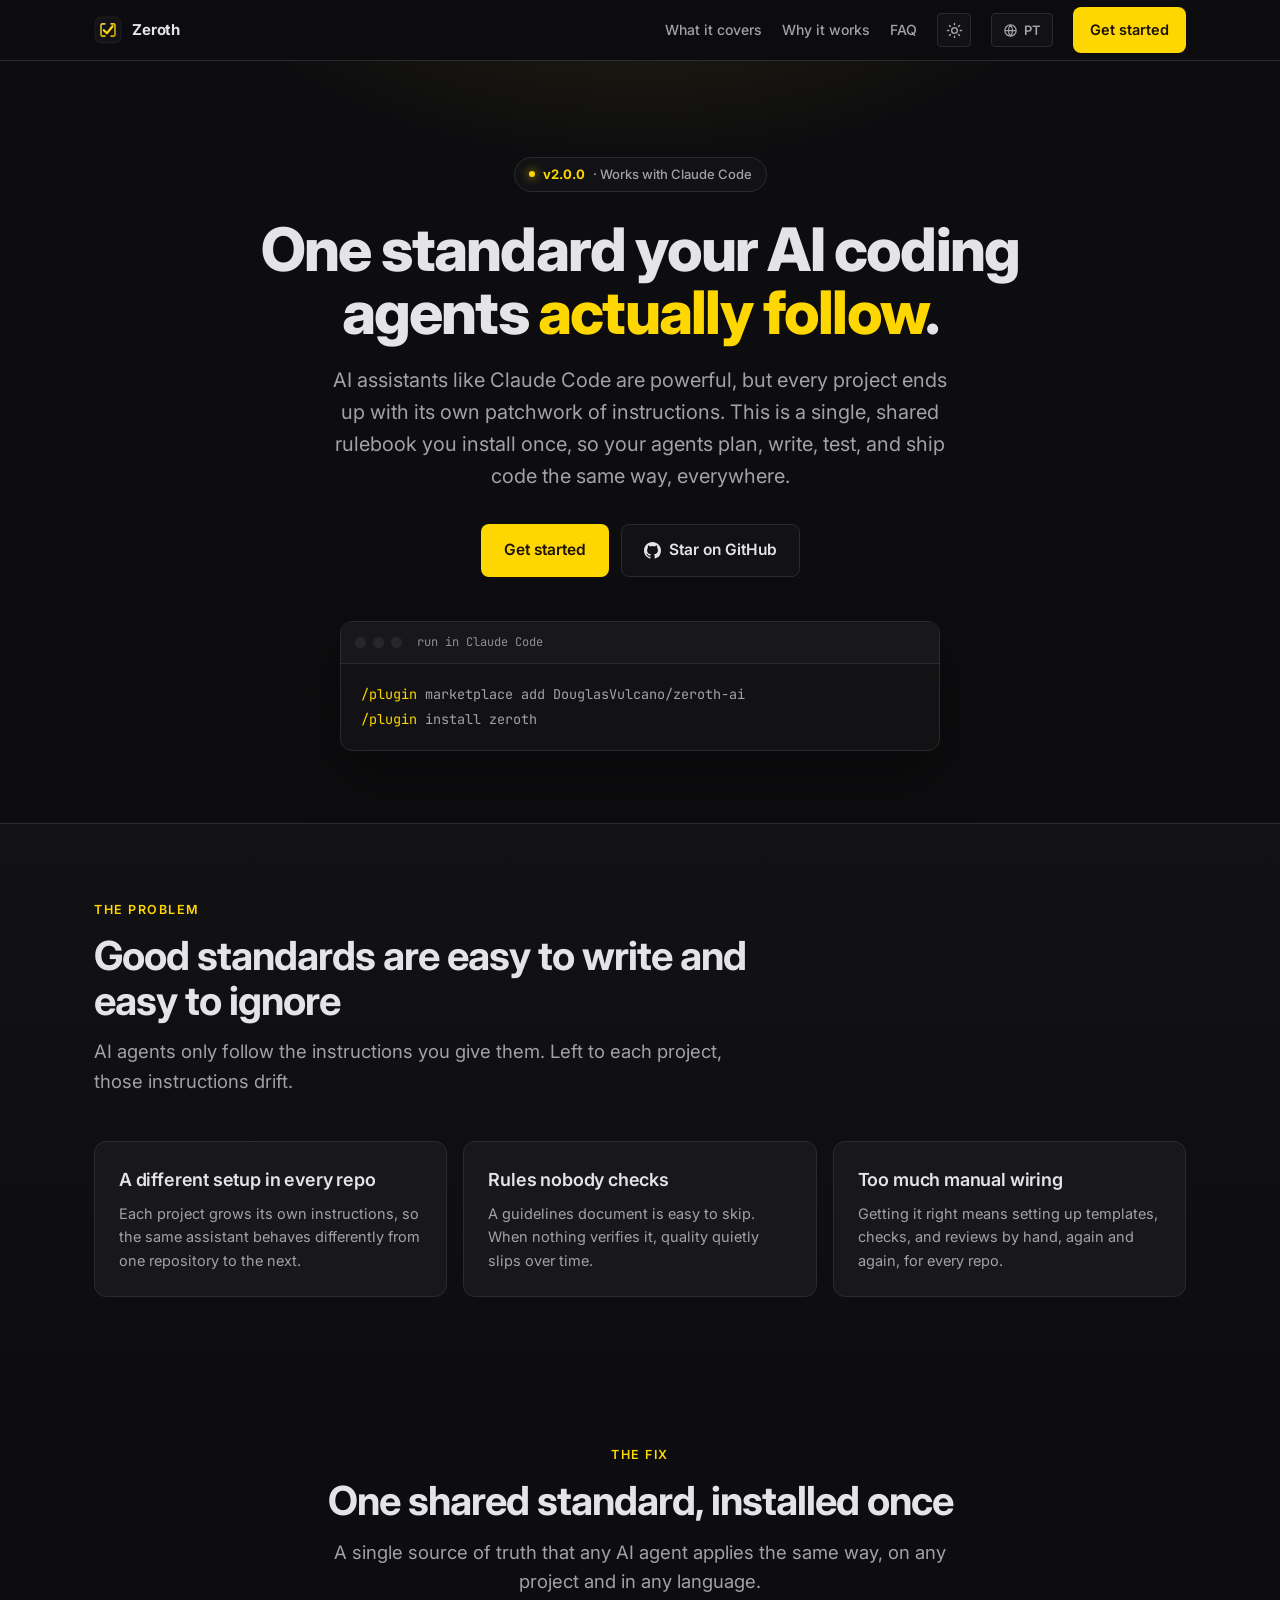
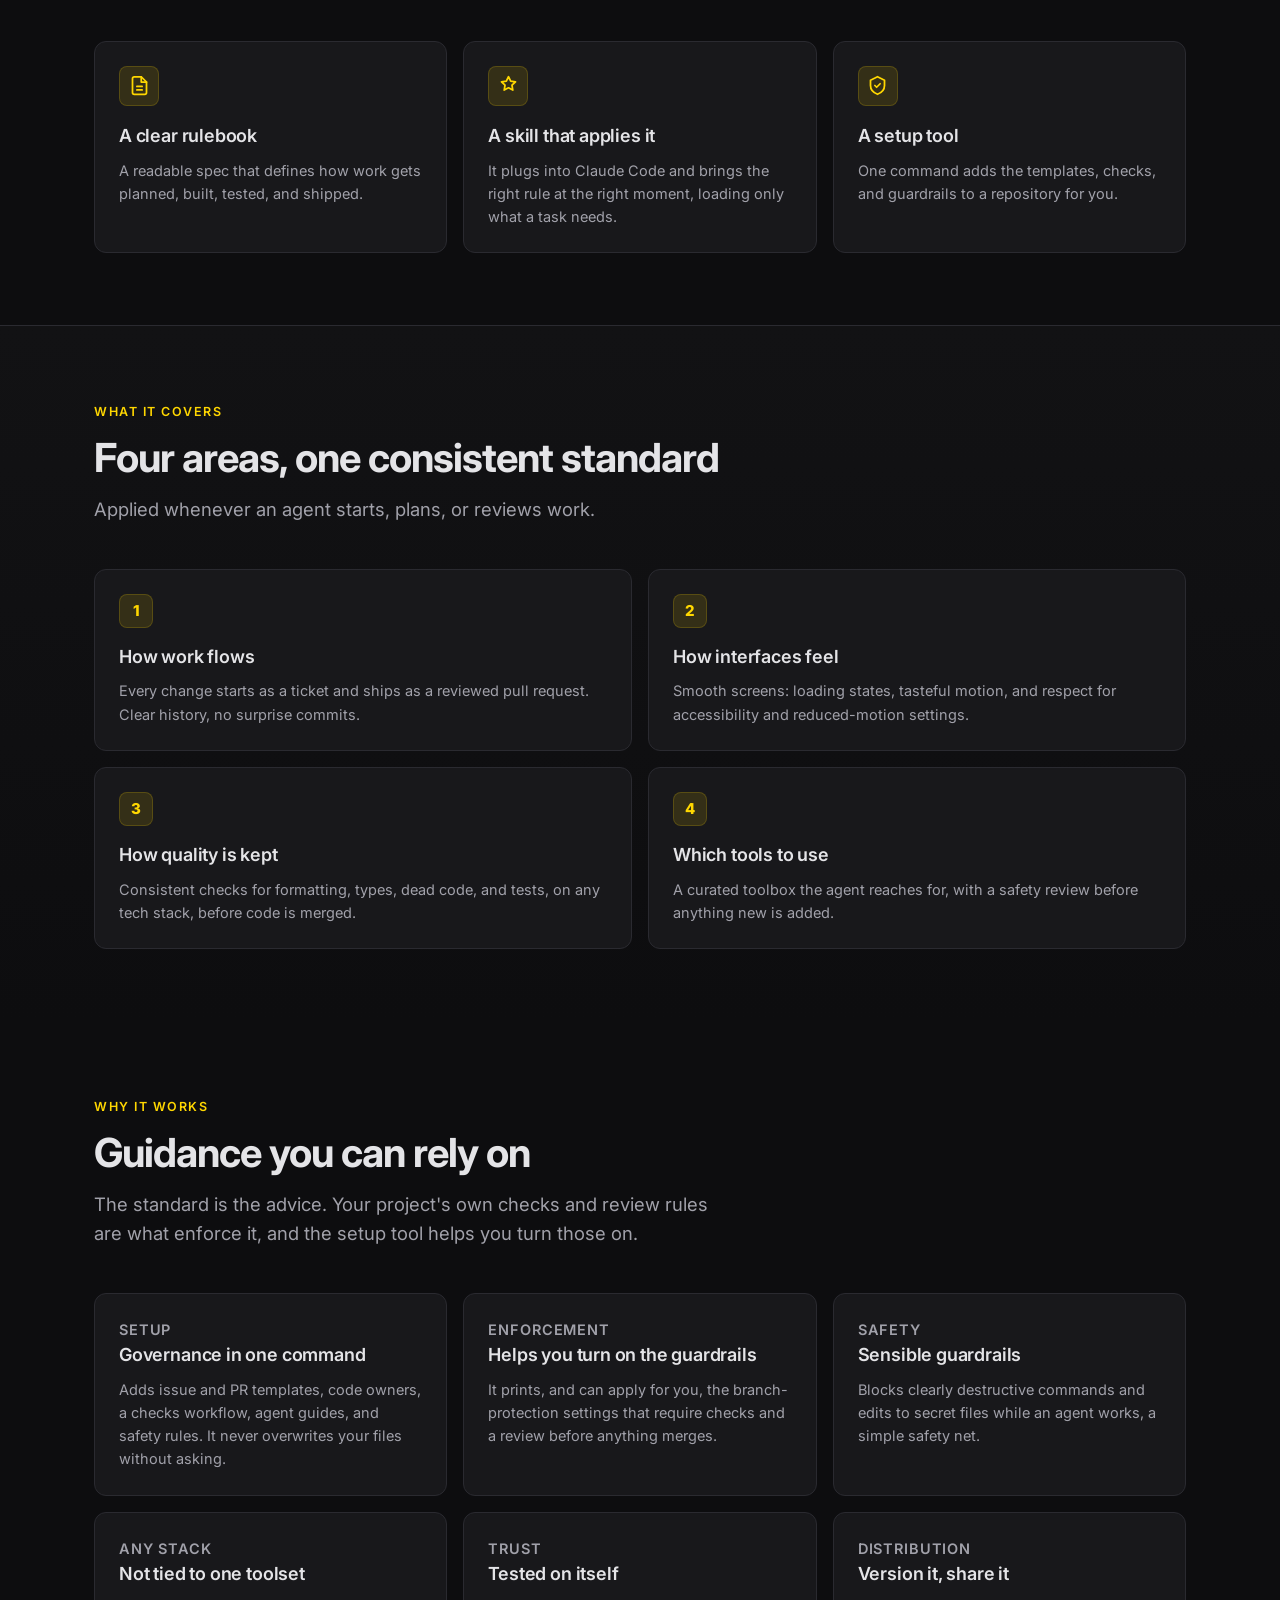
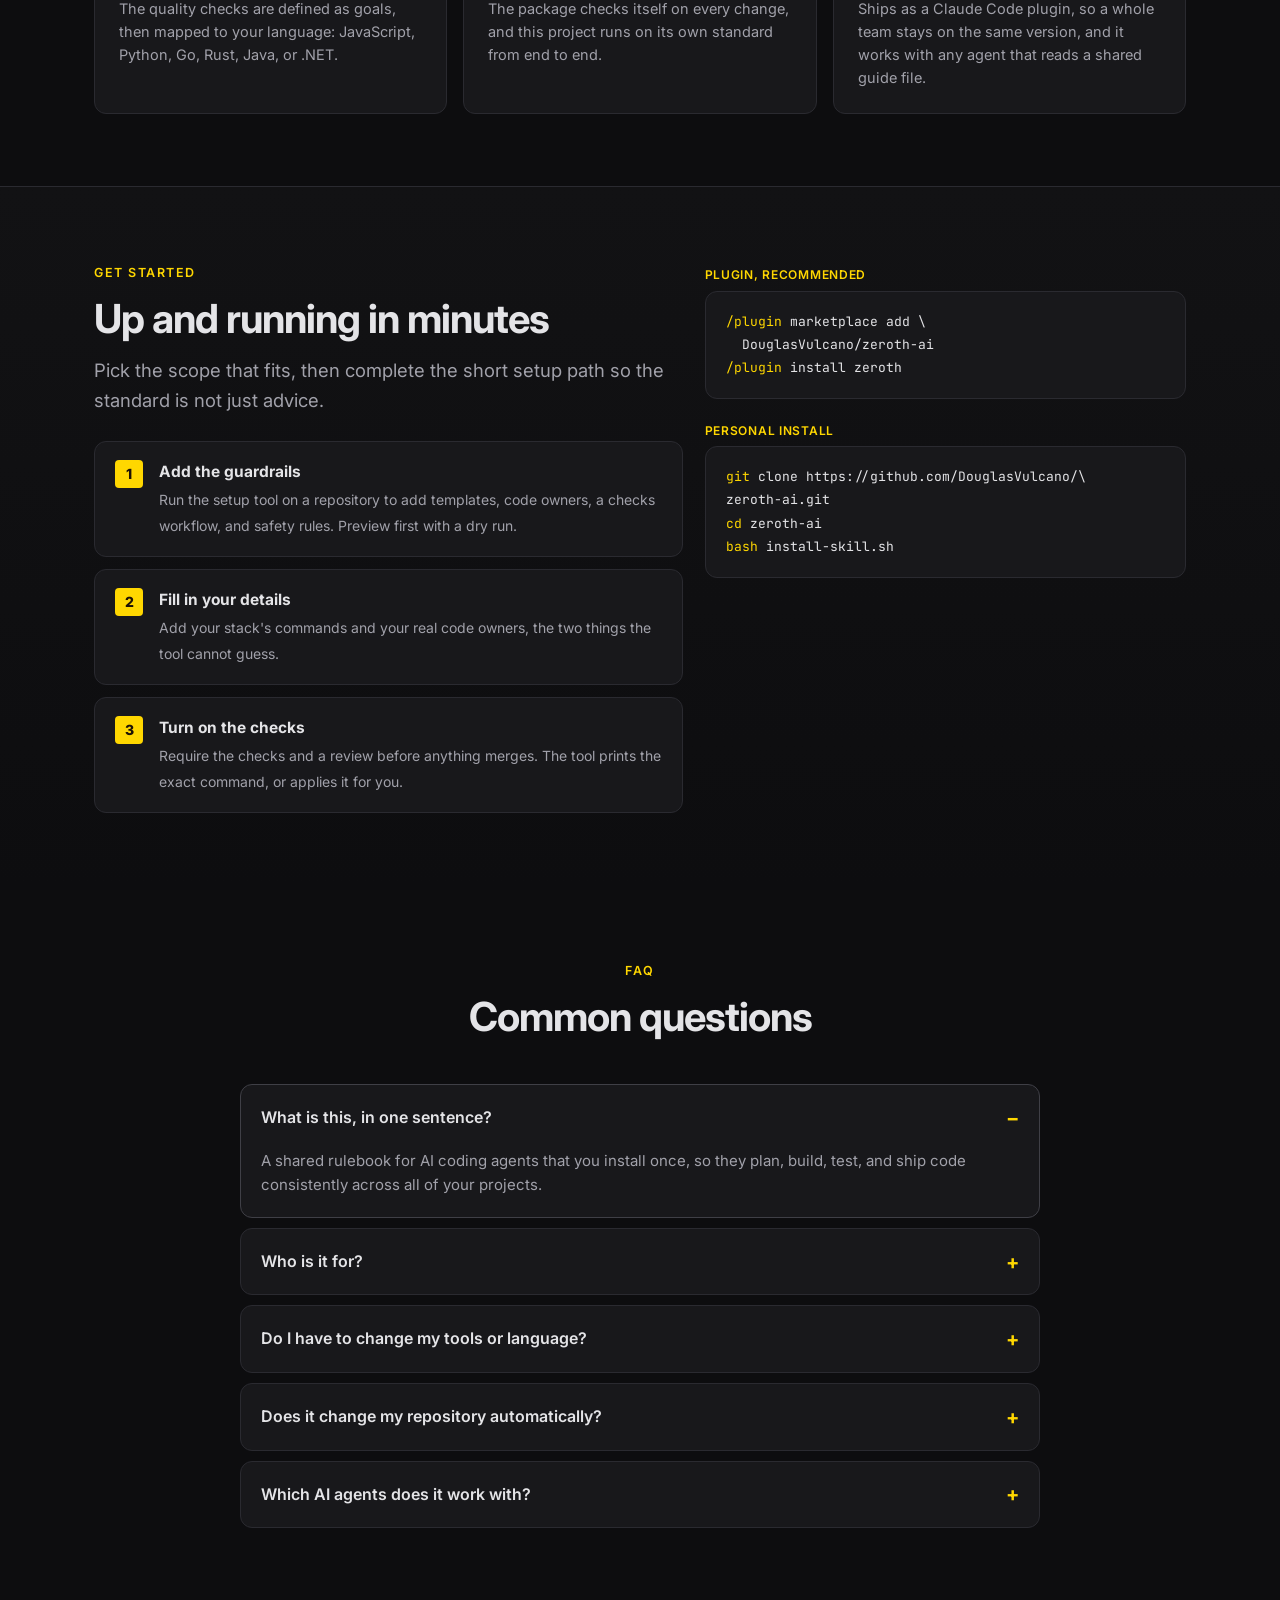
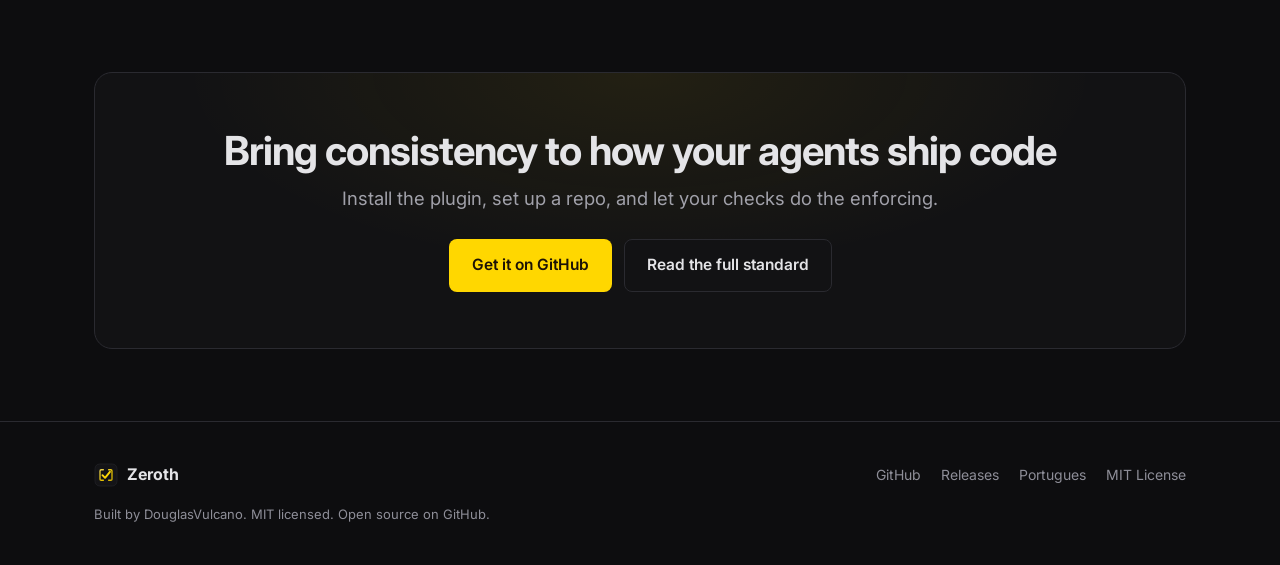
==== docs/pt-br/index.html @ dfc05abd "rebrand: rename the project to Zeroth (v2.0.0) Full rename of engineering-standards -> zeroth across" ====
<!doctype html>
<html lang="pt-BR" data-theme="dark">
<head>
<meta charset="utf-8">
<script>(function(){try{var p=localStorage.getItem('aes-lang');if(!p&&!/^pt/i.test(navigator.language||''))location.replace('../');}catch(e){}})();</script>
<script>try{var t=localStorage.getItem('aes-theme');if(t)document.documentElement.setAttribute('data-theme',t);}catch(e){}</script>
<meta name="viewport" content="width=device-width, initial-scale=1">
<title>Zeroth - um padrão que seus agentes de IA seguem</title>
<meta name="description" content="Um padrão de engenharia compartilhado para agentes de IA como o Claude Code. Instale uma vez e seus agentes planejam, escrevem, testam e entregam código do mesmo jeito em todo projeto. Open source, licença MIT.">
<meta name="keywords" content="padrões de engenharia IA, Claude Code, agentes de IA, padrões de código, governança, AGENTS.md, CI, code review, ferramentas de desenvolvimento, MCP, plugin">
<meta name="author" content="DouglasVulcano">
<meta name="robots" content="index, follow, max-image-preview:large">
<link rel="icon" type="image/svg+xml" href="../favicon.svg">
<meta name="theme-color" content="#0d0d0f">
<link rel="canonical" href="https://douglasvulcano.github.io/zeroth-ai/pt-br/">
<link rel="alternate" hreflang="en" href="https://douglasvulcano.github.io/zeroth-ai/">
<link rel="alternate" hreflang="pt-BR" href="https://douglasvulcano.github.io/zeroth-ai/pt-br/">
<link rel="alternate" hreflang="x-default" href="https://douglasvulcano.github.io/zeroth-ai/">
<meta property="og:type" content="website">
<meta property="og:site_name" content="Zeroth">
<meta property="og:title" content="Zeroth">
<meta property="og:description" content="Um guia compartilhado para agentes de IA. Instale uma vez e eles planejam, constroem, testam e entregam código do mesmo jeito em todo projeto.">
<meta property="og:url" content="https://douglasvulcano.github.io/zeroth-ai/pt-br/">
<meta property="og:image" content="https://douglasvulcano.github.io/zeroth-ai/logo.svg">
<meta property="og:locale" content="pt_BR">
<meta property="og:locale:alternate" content="en_US">
<meta name="twitter:card" content="summary">
<meta name="twitter:title" content="Zeroth">
<meta name="twitter:description" content="Um guia compartilhado para agentes de IA. Instale uma vez, entregue com consistência em todo projeto.">
<meta name="twitter:image" content="https://douglasvulcano.github.io/zeroth-ai/logo.svg">
<link rel="preconnect" href="https://fonts.googleapis.com">
<link rel="preconnect" href="https://fonts.gstatic.com" crossorigin>
<link href="https://fonts.googleapis.com/css2?family=Inter:wght@400;500;600;700;800&family=JetBrains+Mono:wght@400;500;600&display=swap" rel="stylesheet">
<link rel="stylesheet" href="../style.css">
<script type="application/ld+json">
{"@context":"https://schema.org","@type":"SoftwareApplication","name":"Zeroth","applicationCategory":"DeveloperApplication","operatingSystem":"Cross-platform","description":"Um padrão de engenharia compartilhado para agentes de IA como o Claude Code. Instale uma vez e seus agentes planejam, escrevem, testam e entregam código do mesmo jeito em todo projeto.","url":"https://douglasvulcano.github.io/zeroth-ai/pt-br/","codeRepository":"https://github.com/DouglasVulcano/zeroth-ai","softwareVersion":"2.0.0","inLanguage":["pt-BR","en"],"license":"https://opensource.org/licenses/MIT","author":{"@type":"Person","name":"DouglasVulcano"},"offers":{"@type":"Offer","price":"0","priceCurrency":"BRL"}}
</script>
<script type="application/ld+json">
{"@context":"https://schema.org","@type":"FAQPage","mainEntity":[
{"@type":"Question","name":"O que é isso, em uma frase?","acceptedAnswer":{"@type":"Answer","text":"Um guia compartilhado para agentes de IA que você instala uma vez, para que eles planejem, construam, testem e entreguem código de forma consistente em todos os seus projetos."}},
{"@type":"Question","name":"Para quem é?","acceptedAnswer":{"@type":"Answer","text":"Para quem usa assistentes de IA como o Claude Code e quer resultado consistente, revisado e testado, seja um dev solo ou um time inteiro."}},
{"@type":"Question","name":"Preciso mudar minhas ferramentas ou linguagem?","acceptedAnswer":{"@type":"Answer","text":"Não. As checagens de qualidade são metas mapeadas para o seu stack atual, então funciona com JavaScript, Python, Go, Rust, Java, .NET e mais."}},
{"@type":"Question","name":"Ele muda meu repositório automaticamente?","acceptedAnswer":{"@type":"Answer","text":"Não. Ele prepara as peças e mostra os comandos; você decide quando ativar as checagens e as regras de revisão que garantem o padrão. Nada é mudado sem a sua confirmação."}},
{"@type":"Question","name":"Com quais agentes de IA funciona?","acceptedAnswer":{"@type":"Answer","text":"Com qualquer agente que leia um arquivo de guia compartilhado. É feito para ser agnóstico de modelo, então o mesmo padrão vale no Claude Code, Cursor, Copilot e outros."}}
]}
</script>
</head>
<body>

<header class="nav">
  <div class="wrap nav-in">
    <a class="brand" href="#top" aria-label="Zeroth inicio"><svg viewBox="0 0 128 128" aria-hidden="true"><defs><linearGradient id="lg" x1="40" y1="34" x2="88" y2="94" gradientUnits="userSpaceOnUse"><stop stop-color="#ffe353"/><stop offset=".55" stop-color="#ffd700"/><stop offset="1" stop-color="#e6c200"/></linearGradient></defs><rect x="4" y="4" width="120" height="120" rx="27" fill="#141417"/><rect x="5" y="5" width="118" height="118" rx="26" fill="none" stroke="#3f3f46" stroke-width="1.5"/><g stroke="url(#lg)" fill="none" stroke-linecap="round" stroke-linejoin="round"><path d="M50 36 H38 a6 6 0 0 0 -6 6 V86 a6 6 0 0 0 6 6 H50" stroke-width="7" opacity=".9"/><path d="M78 36 H90 a6 6 0 0 1 6 6 V86 a6 6 0 0 1 -6 6 H78" stroke-width="7" opacity=".9"/><path d="M45 65 L59 79 L85 47" stroke-width="10"/></g></svg><span>Zeroth</span></a>
    <nav class="nav-links">
      <a class="link" href="#pillars">O que cobre</a>
      <a class="link" href="#features">Por que funciona</a>
      <a class="link" href="#faq">FAQ</a>
      <button class="icon-btn" onclick="toggleTheme()" aria-label="Alternar tema claro ou escuro" title="Alternar tema"><svg viewBox="0 0 24 24" width="17" height="17" fill="none" stroke="currentColor" stroke-width="2" stroke-linecap="round" aria-hidden="true"><circle cx="12" cy="12" r="4"/><path d="M12 2v2M12 20v2M4.9 4.9l1.4 1.4M17.7 17.7l1.4 1.4M2 12h2M20 12h2M4.9 19.1l1.4-1.4M17.7 6.3l1.4-1.4"/></svg></button>
      <a class="lang" href="../" onclick="try{localStorage.setItem('aes-lang','en')}catch(e){}" hreflang="en" aria-label="View in English"><svg viewBox="0 0 24 24" width="15" height="15" fill="none" stroke="currentColor" stroke-width="2" aria-hidden="true"><circle cx="12" cy="12" r="9"/><path d="M3 12h18M12 3a14 14 0 010 18M12 3a14 14 0 000 18"/></svg>EN</a>
      <a class="btn btn-gold" href="#install">Começar</a>
    </nav>
  </div>
</header>

<main id="top">
  <section class="hero">
    <div class="wrap hero-in">
      <span class="tag"><span class="dot"></span> <b>v2.0.0</b> · Funciona com o Claude Code</span>
      <h1>Um padrão que seus agentes de IA <span class="g">realmente seguem</span>.</h1>
      <p class="lede">Assistentes como o Claude Code são poderosos, mas cada projeto acaba com sua própria colcha de retalhos de instruções. Este é um guia único e compartilhado que você instala uma vez, para que seus agentes planejem, escrevam, testem e entreguem código do mesmo jeito, em todo lugar.</p>
      <div class="cta">
        <a class="btn btn-gold btn-lg" href="#install">Começar</a>
        <a class="btn btn-ghost btn-lg" href="https://github.com/DouglasVulcano/zeroth-ai" target="_blank" rel="noopener"><svg width="17" height="17" viewBox="0 0 16 16" fill="currentColor" aria-hidden="true"><path d="M8 0C3.58 0 0 3.58 0 8c0 3.54 2.29 6.53 5.47 7.59.4.07.55-.17.55-.38 0-.19-.01-.82-.01-1.49-2.01.37-2.53-.49-2.69-.94-.09-.23-.48-.94-.82-1.13-.28-.15-.68-.52-.01-.53.63-.01 1.08.58 1.23.82.72 1.21 1.87.87 2.33.66.07-.52.28-.87.51-1.07-1.78-.2-3.64-.89-3.64-3.95 0-.87.31-1.59.82-2.15-.08-.2-.36-1.02.08-2.12 0 0 .67-.21 2.2.82a7.6 7.6 0 014 0c1.53-1.04 2.2-.82 2.2-.82.44 1.1.16 1.92.08 2.12.51.56.82 1.27.82 2.15 0 3.07-1.87 3.75-3.65 3.95.29.25.54.73.54 1.48 0 1.07-.01 1.93-.01 2.2 0 .21.15.46.55.38A8.01 8.01 0 0016 8c0-4.42-3.58-8-8-8z"/></svg>Estrela no GitHub</a>
      </div>
      <div class="term">
        <div class="term-bar"><i></i><i></i><i></i><span>rode no Claude Code</span></div>
        <pre><span class="p">/plugin</span> <span class="o">marketplace add DouglasVulcano/zeroth-ai</span>
<span class="p">/plugin</span> <span class="o">install zeroth</span></pre>
      </div>
    </div>
  </section>

  <section class="band">
    <div class="wrap">
      <div class="head"><p class="eyebrow">O problema</p><h2>Bons padrões são fáceis de escrever e fáceis de ignorar</h2><p class="lede">Agentes de IA só seguem as instruções que você dá. Deixadas a cargo de cada projeto, essas instruções se perdem.</p></div>
      <div class="grid g3">
        <div class="card"><h3>Um setup diferente em cada repo</h3><p>Cada projeto cria suas próprias instruções, então o mesmo assistente se comporta de um jeito em cada repositório.</p></div>
        <div class="card"><h3>Regras que ninguém verifica</h3><p>Um documento de diretrizes é fácil de pular. Quando nada verifica, a qualidade cai aos poucos.</p></div>
        <div class="card"><h3>Configuração manual demais</h3><p>Fazer certo significa montar templates, checagens e revisões na mão, de novo e de novo, em cada repo.</p></div>
      </div>
    </div>
  </section>

  <section id="what">
    <div class="wrap">
      <div class="head center"><p class="eyebrow">A solução</p><h2>Um padrão compartilhado, instalado uma vez</h2><p class="lede" style="margin-inline:auto">Uma fonte única da verdade que qualquer agente de IA aplica do mesmo jeito, em qualquer projeto e linguagem.</p></div>
      <div class="grid g3">
        <div class="card"><div class="ico"><svg viewBox="0 0 24 24" fill="none" stroke="currentColor" stroke-width="2" stroke-linecap="round" stroke-linejoin="round"><path d="M14 2H6a2 2 0 00-2 2v16a2 2 0 002 2h12a2 2 0 002-2V8z"/><path d="M14 2v6h6M9 13h6M9 17h6"/></svg></div><h3>Um guia claro</h3><p>Uma especificação legível que define como o trabalho é planejado, construído, testado e entregue.</p></div>
        <div class="card"><div class="ico"><svg viewBox="0 0 24 24" fill="none" stroke="currentColor" stroke-width="2" stroke-linecap="round" stroke-linejoin="round"><path d="M12 2l2.5 5 5.5.8-4 3.9.9 5.5L12 14.6 7.1 17.2 8 11.7 4 7.8l5.5-.8z"/></svg></div><h3>Uma skill que aplica</h3><p>Ela se integra ao Claude Code e traz a regra certa no momento certo, carregando só o que a tarefa precisa.</p></div>
        <div class="card"><div class="ico"><svg viewBox="0 0 24 24" fill="none" stroke="currentColor" stroke-width="2" stroke-linecap="round" stroke-linejoin="round"><path d="M12 2l8 4v6c0 5-3.4 8.3-8 10-4.6-1.7-8-5-8-10V6z"/><path d="M9 12l2 2 4-4"/></svg></div><h3>Uma ferramenta de setup</h3><p>Um comando adiciona os templates, as checagens e as proteções ao repositório pra você.</p></div>
      </div>
    </div>
  </section>

  <section id="pillars" class="band">
    <div class="wrap">
      <div class="head"><p class="eyebrow">O que ele cobre</p><h2>Quatro áreas, um padrão consistente</h2><p class="lede">Aplicado sempre que um agente começa, planeja ou revisa um trabalho.</p></div>
      <div class="grid g2">
        <div class="card"><div class="num">1</div><h3>Como o trabalho flui</h3><p>Toda mudança começa como um ticket e chega como um pull request revisado. Histórico claro, sem commits surpresa.</p></div>
        <div class="card"><div class="num">2</div><h3>Como as telas se sentem</h3><p>Telas fluidas: estados de carregamento, animações sóbrias e respeito às preferências de acessibilidade e de menos movimento.</p></div>
        <div class="card"><div class="num">3</div><h3>Como a qualidade é mantida</h3><p>Checagens consistentes de formatação, tipos, código morto e testes, em qualquer stack, antes de qualquer merge.</p></div>
        <div class="card"><div class="num">4</div><h3>Quais ferramentas usar</h3><p>Uma caixa de ferramentas selecionada que o agente usa, com uma revisão de segurança antes de adicionar algo novo.</p></div>
      </div>
    </div>
  </section>

  <section id="features">
    <div class="wrap">
      <div class="head"><p class="eyebrow">Por que funciona</p><h2>Orientação em que você pode confiar</h2><p class="lede">O padrão é o conselho. As checagens e as regras de revisão do seu projeto são o que garantem, e a ferramenta de setup te ajuda a ativar isso.</p></div>
      <div class="grid g3">
        <div class="card"><p class="kicker">Setup</p><h3>Governança em um comando</h3><p>Adiciona templates de issue e PR, code owners, um workflow de checagem, guias para o agente e regras de segurança. Nunca sobrescreve seus arquivos sem perguntar.</p></div>
        <div class="card"><p class="kicker">Garantia</p><h3>Ajuda a ativar as proteções</h3><p>Ele imprime, e pode aplicar pra você, as proteções de branch que exigem checagem e revisão antes de qualquer merge.</p></div>
        <div class="card"><p class="kicker">Segurança</p><h3>Proteções sensatas</h3><p>Bloqueia comandos claramente destrutivos e edições em arquivos de segredo enquanto o agente trabalha, uma rede de segurança simples.</p></div>
        <div class="card"><p class="kicker">Qualquer stack</p><h3>Sem amarra a uma ferramenta</h3><p>As checagens de qualidade são definidas como metas e mapeadas pra sua linguagem: JavaScript, Python, Go, Rust, Java ou .NET.</p></div>
        <div class="card"><p class="kicker">Confiança</p><h3>Testado em si mesmo</h3><p>O pacote se verifica a cada mudança, e este projeto roda no próprio padrão de ponta a ponta.</p></div>
        <div class="card"><p class="kicker">Distribuição</p><h3>Versione e compartilhe</h3><p>Distribuído como plugin do Claude Code, então o time inteiro fica na mesma versão, e funciona com qualquer agente que leia um arquivo de guia compartilhado.</p></div>
      </div>
    </div>
  </section>

  <section id="install" class="band">
    <div class="wrap">
      <div class="cols">
        <div>
          <p class="eyebrow">Comece</p>
          <h2>Funcionando em minutos</h2>
          <p class="lede" style="margin-bottom:26px">Escolha o escopo que serve e complete o caminho curto de setup para o padrão não ser só conselho.</p>
          <div class="steps">
            <div class="step"><div class="n">1</div><div><b>Adicione as proteções</b><span>Rode a ferramenta de setup num repositório para adicionar templates, code owners, um workflow de checagem e regras de segurança. Veja antes com um dry run.</span></div></div>
            <div class="step"><div class="n">2</div><div><b>Preencha seus dados</b><span>Adicione os comandos do seu stack e seus code owners reais, as duas coisas que a ferramenta não adivinha.</span></div></div>
            <div class="step"><div class="n">3</div><div><b>Ative as checagens</b><span>Exija as checagens e uma revisão antes de qualquer merge. A ferramenta imprime o comando exato, ou aplica pra você.</span></div></div>
          </div>
        </div>
        <div>
          <p class="kicker" style="margin-top:6px">Plugin, recomendado</p>
          <pre class="code"><span class="p">/plugin</span> marketplace add \
  DouglasVulcano/zeroth-ai
<span class="p">/plugin</span> install zeroth</pre>
          <p class="kicker" style="margin-top:22px">Instalação pessoal</p>
          <pre class="code"><span class="p">git</span> clone https://github.com/DouglasVulcano/\
zeroth-ai.git
<span class="p">cd</span> zeroth-ai
<span class="p">bash</span> install-skill.sh</pre>
        </div>
      </div>
    </div>
  </section>

  <section id="faq">
    <div class="wrap">
      <div class="head center"><p class="eyebrow">FAQ</p><h2>Perguntas comuns</h2></div>
      <div class="faq">
        <details open><summary>O que é isso, em uma frase?</summary><p>Um guia compartilhado para agentes de IA que você instala uma vez, para que eles planejem, construam, testem e entreguem código de forma consistente em todos os seus projetos.</p></details>
        <details><summary>Para quem é?</summary><p>Para quem usa assistentes de IA como o Claude Code e quer resultado consistente, revisado e testado, seja um dev solo ou um time inteiro.</p></details>
        <details><summary>Preciso mudar minhas ferramentas ou linguagem?</summary><p>Não. As checagens de qualidade são metas mapeadas para o seu stack atual, então funciona com JavaScript, Python, Go, Rust, Java, .NET e mais.</p></details>
        <details><summary>Ele muda meu repositório automaticamente?</summary><p>Não. Ele prepara as peças e mostra os comandos; você decide quando ativar as checagens e as regras de revisão que garantem o padrão. Nada é mudado sem a sua confirmação.</p></details>
        <details><summary>Com quais agentes de IA funciona?</summary><p>Com qualquer agente que leia um arquivo de guia compartilhado. É feito para ser agnóstico de modelo, então o mesmo padrão vale no Claude Code, Cursor, Copilot e outros.</p></details>
      </div>
    </div>
  </section>

  <section>
    <div class="wrap">
      <div class="cta-band">
        <h2 style="margin-bottom:10px">Traga consistência para como seus agentes entregam código</h2>
        <p class="lede" style="margin:0 auto 26px">Instale o plugin, configure um repo, e deixe suas checagens garantirem o padrão.</p>
        <div class="cta">
          <a class="btn btn-gold btn-lg" href="https://github.com/DouglasVulcano/zeroth-ai" target="_blank" rel="noopener">Ver no GitHub</a>
          <a class="btn btn-ghost btn-lg" href="https://github.com/DouglasVulcano/zeroth-ai/blob/main/zeroth.md" target="_blank" rel="noopener">Ler o padrão completo</a>
        </div>
      </div>
    </div>
  </section>
</main>

<footer>
  <div class="wrap foot-in">
    <div class="foot-brand"><svg viewBox="0 0 128 128" aria-hidden="true"><defs><linearGradient id="fg" x1="40" y1="34" x2="88" y2="94" gradientUnits="userSpaceOnUse"><stop stop-color="#ffe353"/><stop offset=".55" stop-color="#ffd700"/><stop offset="1" stop-color="#e6c200"/></linearGradient></defs><rect x="4" y="4" width="120" height="120" rx="27" fill="#141417"/><rect x="5" y="5" width="118" height="118" rx="26" fill="none" stroke="#3f3f46" stroke-width="1.5"/><g stroke="url(#fg)" fill="none" stroke-linecap="round" stroke-linejoin="round"><path d="M50 36 H38 a6 6 0 0 0 -6 6 V86 a6 6 0 0 0 6 6 H50" stroke-width="7" opacity=".9"/><path d="M78 36 H90 a6 6 0 0 1 6 6 V86 a6 6 0 0 1 -6 6 H78" stroke-width="7" opacity=".9"/><path d="M45 65 L59 79 L85 47" stroke-width="10"/></g></svg><span>Zeroth</span></div>
    <nav class="foot-links">
      <a href="https://github.com/DouglasVulcano/zeroth-ai" target="_blank" rel="noopener">GitHub</a>
      <a href="https://github.com/DouglasVulcano/zeroth-ai/releases" target="_blank" rel="noopener">Releases</a>
      <a href="../" onclick="try{localStorage.setItem('aes-lang','en')}catch(e){}">English</a>
      <a href="https://github.com/DouglasVulcano/zeroth-ai/blob/main/LICENSE" target="_blank" rel="noopener">Licença MIT</a>
    </nav>
  </div>
  <div class="wrap" style="margin-top:16px;font-size:13px">Feito por DouglasVulcano. Licença MIT. Open source no GitHub.</div>
</footer>

<script>function toggleTheme(){var el=document.documentElement,cur=el.getAttribute('data-theme')==='light'?'light':'dark',next=cur==='light'?'dark':'light';el.setAttribute('data-theme',next);try{localStorage.setItem('aes-theme',next);}catch(e){}}</script>
</body>
</html>
---- docs/style.css ----
:root{
  --s0:#0d0d0f; --s1:#121214; --s2:#18181b; --s3:#1f1f23; --s4:#27272b;
  --ink:#e4e4e7; --ink2:#a1a1aa; --muted:#8e8e98;
  --stroke:#2a2a30; --stroke2:#3f3f46;
  --gold:#ffd700; --gold-h:#ffdf33; --gold-a:#e6c200; --gold-soft:#ffd7001f; --on-gold:#1c1206; --acc-text:#ffd700;
  --radius:8px; --radius-lg:12px; --radius-sm:4px;
  --font-sans:"Segoe UI Variable Text","Segoe UI",Inter,system-ui,-apple-system,sans-serif;
  --font-mono:"Cascadia Code","JetBrains Mono",Consolas,ui-monospace,monospace;
  --maxw:1140px;
}
:root[data-theme="light"]{
  --s0:#ececef; --s1:#f4f4f5; --s2:#ffffff; --s3:#ffffff; --s4:#e4e4e7;
  --ink:#18181b; --ink2:#52525b; --muted:#70707a;
  --stroke:#e4e4e7; --stroke2:#d4d4d8;
  --gold-soft:#ffd70026; --acc-text:#8a6d00;
}
*{box-sizing:border-box}
html{scroll-behavior:smooth}
body{margin:0;background:var(--s0);color:var(--ink);font-family:var(--font-sans);line-height:1.6;font-size:16px;-webkit-font-smoothing:antialiased}
a{color:inherit;text-decoration:none}
code,kbd,pre{font-family:var(--font-mono)}
.wrap{max-width:var(--maxw);margin:0 auto;padding:0 24px}
.eyebrow{display:inline-block;color:var(--acc-text);font-weight:600;font-size:12.5px;letter-spacing:.12em;text-transform:uppercase;margin:0 0 14px}
h2{font-size:clamp(27px,4vw,40px);letter-spacing:-.025em;font-weight:700;margin:0 0 14px;line-height:1.12}
.lede{color:var(--ink2);font-size:clamp(16px,2vw,18.5px);max-width:640px;margin:0}

header.nav{position:sticky;top:0;z-index:60;background:color-mix(in srgb,var(--s0) 78%,transparent);backdrop-filter:saturate(160%) blur(14px);border-bottom:1px solid var(--stroke)}
.nav-in{display:flex;align-items:center;gap:14px;height:60px}
.brand{display:flex;align-items:center;gap:10px;font-weight:700;font-size:15px;letter-spacing:-.01em}
.brand svg{width:28px;height:28px}
.nav-links{margin-left:auto;display:flex;gap:20px;align-items:center}
.nav-links a.link{color:var(--ink2);font-weight:500;font-size:14px}
.nav-links a.link:hover{color:var(--ink)}
.icon-btn,.lang{display:inline-grid;place-items:center;height:34px;border-radius:var(--radius-sm);border:1px solid var(--stroke);background:var(--s1);color:var(--ink2);cursor:pointer}
.icon-btn{width:34px}
.lang{grid-auto-flow:column;gap:6px;padding:0 11px;font-size:13px;font-weight:600;text-decoration:none}
.icon-btn:hover,.lang:hover{color:var(--ink);border-color:var(--stroke2)}
.btn{display:inline-flex;align-items:center;gap:8px;font-weight:600;font-size:14.5px;padding:10px 16px;border-radius:var(--radius);border:1px solid transparent;cursor:pointer;transition:background .15s cubic-bezier(.4,0,.2,1),transform .15s cubic-bezier(.4,0,.2,1),border-color .15s}
.btn-gold{background:var(--gold);color:var(--on-gold)}
.btn-gold:hover{background:var(--gold-h);transform:translateY(-1px)}
.btn-ghost{background:var(--s1);border-color:var(--stroke);color:var(--ink)}
.btn-ghost:hover{border-color:var(--stroke2)}
.btn-lg{padding:13px 22px;font-size:15.5px}
@media (max-width:820px){.nav-links a.link{display:none}}

.hero{position:relative;overflow:hidden;text-align:center;padding:96px 0 72px}
.hero::before{content:"";position:absolute;top:-160px;left:50%;transform:translateX(-50%);width:1100px;height:620px;background:radial-gradient(60% 60% at 50% 0,#ffd7002e,#ffd7000d 40%,transparent 70%);pointer-events:none}
.hero::after{content:"";position:absolute;inset:0;background:radial-gradient(80% 55% at 50% 0,transparent 40%,var(--s0) 78%);pointer-events:none}
.hero-in{position:relative;z-index:1;max-width:840px;margin:0 auto}
.tag{display:inline-flex;align-items:center;gap:8px;font-size:13px;font-weight:500;color:var(--ink2);background:var(--s1);border:1px solid var(--stroke);border-radius:999px;padding:6px 14px;margin-bottom:26px}
.tag b{color:var(--acc-text);font-weight:700}
.dot{width:6px;height:6px;border-radius:50%;background:var(--gold);box-shadow:0 0 10px var(--gold)}
h1{font-size:clamp(34px,6.2vw,60px);line-height:1.05;letter-spacing:-.03em;font-weight:800;margin:0 0 20px}
h1 .g{color:var(--acc-text)}
.hero p.lede{margin:0 auto 32px;font-size:clamp(17px,2.3vw,20px);color:var(--ink2)}
.cta{display:flex;gap:12px;justify-content:center;flex-wrap:wrap}
.term{max-width:600px;margin:44px auto 0;text-align:left;background:var(--s1);border:1px solid var(--stroke);border-radius:var(--radius-lg);overflow:hidden;box-shadow:0 24px 60px rgba(0,0,0,.35)}
.term-bar{display:flex;align-items:center;gap:7px;padding:11px 14px;border-bottom:1px solid var(--stroke);background:var(--s2)}
.term-bar i{width:11px;height:11px;border-radius:50%;background:var(--s4)}
.term-bar span{margin-left:8px;font-size:12px;color:var(--muted);font-family:var(--font-mono)}
.term pre{margin:0;padding:18px 20px;font-size:13.5px;line-height:1.85;color:var(--ink);overflow-x:auto}
.term .p{color:var(--gold)} .term .o{color:var(--ink2)}

section{padding:72px 0;position:relative}
.band{border-top:1px solid var(--stroke);background:linear-gradient(180deg,var(--s1),var(--s0))}
.head{max-width:680px;margin-bottom:44px}
.head.center{margin-left:auto;margin-right:auto;text-align:center}
.grid{display:grid;gap:16px}
.g2{grid-template-columns:repeat(2,1fr)} .g3{grid-template-columns:repeat(3,1fr)}
@media (max-width:880px){.g3{grid-template-columns:repeat(2,1fr)}}
@media (max-width:600px){.g2,.g3{grid-template-columns:1fr}}
.card{background:var(--s2);border:1px solid var(--stroke);border-radius:var(--radius-lg);padding:24px;transition:border-color .15s,transform .15s cubic-bezier(.4,0,.2,1)}
.card:hover{border-color:var(--stroke2);transform:translateY(-2px)}
.card h3{margin:0 0 8px;font-size:18px;font-weight:600;letter-spacing:-.01em}
.card p{margin:0;color:var(--ink2);font-size:14.5px}
.ico{width:40px;height:40px;border-radius:var(--radius);display:grid;place-items:center;background:var(--gold-soft);color:var(--gold);margin-bottom:16px;border:1px solid #ffd7002e}
.ico svg{width:21px;height:21px}
.num{width:34px;height:34px;border-radius:var(--radius);display:grid;place-items:center;font-weight:800;font-size:15px;color:var(--gold);background:var(--gold-soft);border:1px solid #ffd7002e;margin-bottom:15px}
.kicker{color:var(--acc-text);font-weight:600;font-size:12px;letter-spacing:.06em;text-transform:uppercase;margin:0 0 6px}
.steps{display:grid;gap:12px;max-width:820px}
.step{display:grid;grid-template-columns:auto 1fr;gap:16px;align-items:start;background:var(--s2);border:1px solid var(--stroke);border-radius:var(--radius-lg);padding:18px 20px}
.step .n{width:28px;height:28px;border-radius:var(--radius-sm);background:var(--gold);color:var(--on-gold);font-weight:800;display:grid;place-items:center;font-size:14px}
.step b{display:block;margin-bottom:2px;font-size:15.5px} .step span{color:var(--ink2);font-size:14px}
.step code,.card code,details code{background:var(--gold-soft);color:var(--acc-text);padding:1px 6px;border-radius:5px;font-size:12.5px;font-family:var(--font-mono)}
.cols{display:grid;grid-template-columns:1.1fr .9fr;gap:22px;align-items:start}
@media (max-width:820px){.cols{grid-template-columns:1fr}}
pre.code{background:var(--s2);border:1px solid var(--stroke);border-radius:var(--radius-lg);padding:18px 20px;margin:0;font-size:13px;line-height:1.8;color:var(--ink);overflow-x:auto}
pre.code .p{color:var(--gold)} pre.code .c{color:var(--muted)}
.faq{max-width:800px;margin:0 auto;display:grid;gap:10px}
details{background:var(--s2);border:1px solid var(--stroke);border-radius:var(--radius-lg);padding:2px 20px}
details[open]{border-color:var(--stroke2)}
summary{cursor:pointer;list-style:none;padding:18px 0;font-weight:600;font-size:16px;display:flex;justify-content:space-between;align-items:center;gap:12px}
summary::-webkit-details-marker{display:none}
summary::after{content:"+";color:var(--gold);font-weight:700;font-size:20px;line-height:1}
details[open] summary::after{content:"\2212"}
details p{margin:0 0 18px;color:var(--ink2);font-size:15px}
.cta-band{text-align:center;border:1px solid var(--stroke);background:radial-gradient(70% 120% at 50% 0,#ffd70012,transparent 60%),var(--s1);border-radius:calc(var(--radius-lg) + 6px);padding:56px 24px}
footer{border-top:1px solid var(--stroke);padding:40px 0;color:var(--muted);background:var(--s0)}
.foot-in{display:flex;flex-wrap:wrap;gap:18px;align-items:center;justify-content:space-between}
.foot-brand{display:flex;align-items:center;gap:9px;font-weight:700;color:var(--ink)}
.foot-brand svg{width:24px;height:24px}
.foot-links{display:flex;gap:20px;flex-wrap:wrap}
.foot-links a{color:var(--muted);font-size:14px} .foot-links a:hover{color:var(--ink)}
@media (prefers-reduced-motion:reduce){
  *{transition:none!important;animation:none!important} html{scroll-behavior:auto}
  .btn:hover,.card:hover{transform:none!important}
}

/* responsive hardening */
body{overflow-x:clip}
img,svg,pre{max-width:100%}
@media (max-width:820px){ section{padding:56px 0} .hero{padding:78px 0 54px} }
@media (max-width:600px){
  .wrap{padding:0 18px}
  .nav-in{gap:10px}
  .nav .btn-gold{display:none}
  section{padding:48px 0}
  .hero{padding:60px 0 44px}
  .head{margin-bottom:30px}
  h1{font-size:clamp(28px,7.5vw,40px)}
  .cta{flex-direction:column}
  .cta .btn{width:100%;justify-content:center}
  .term{margin-top:30px}
  .cta-band{padding:40px 18px}
  .foot-in{flex-direction:column;align-items:flex-start;gap:14px}
}
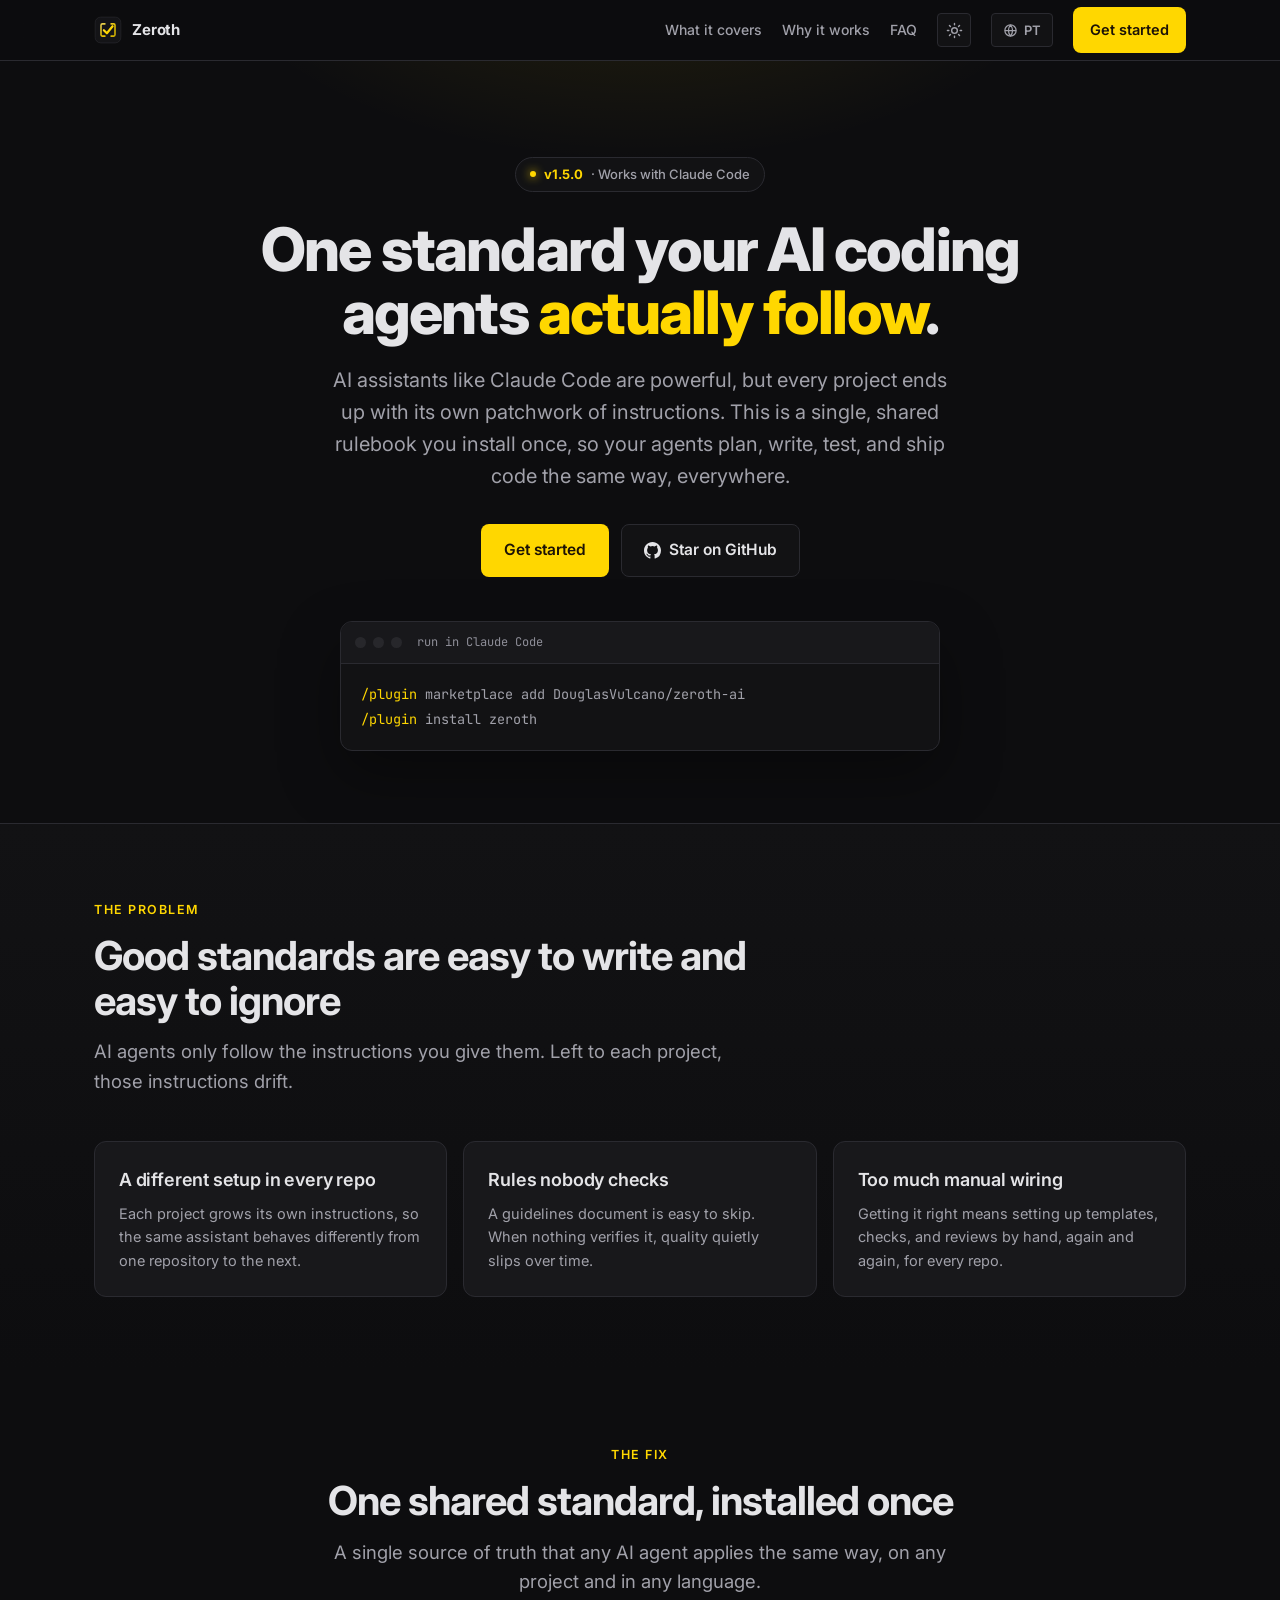
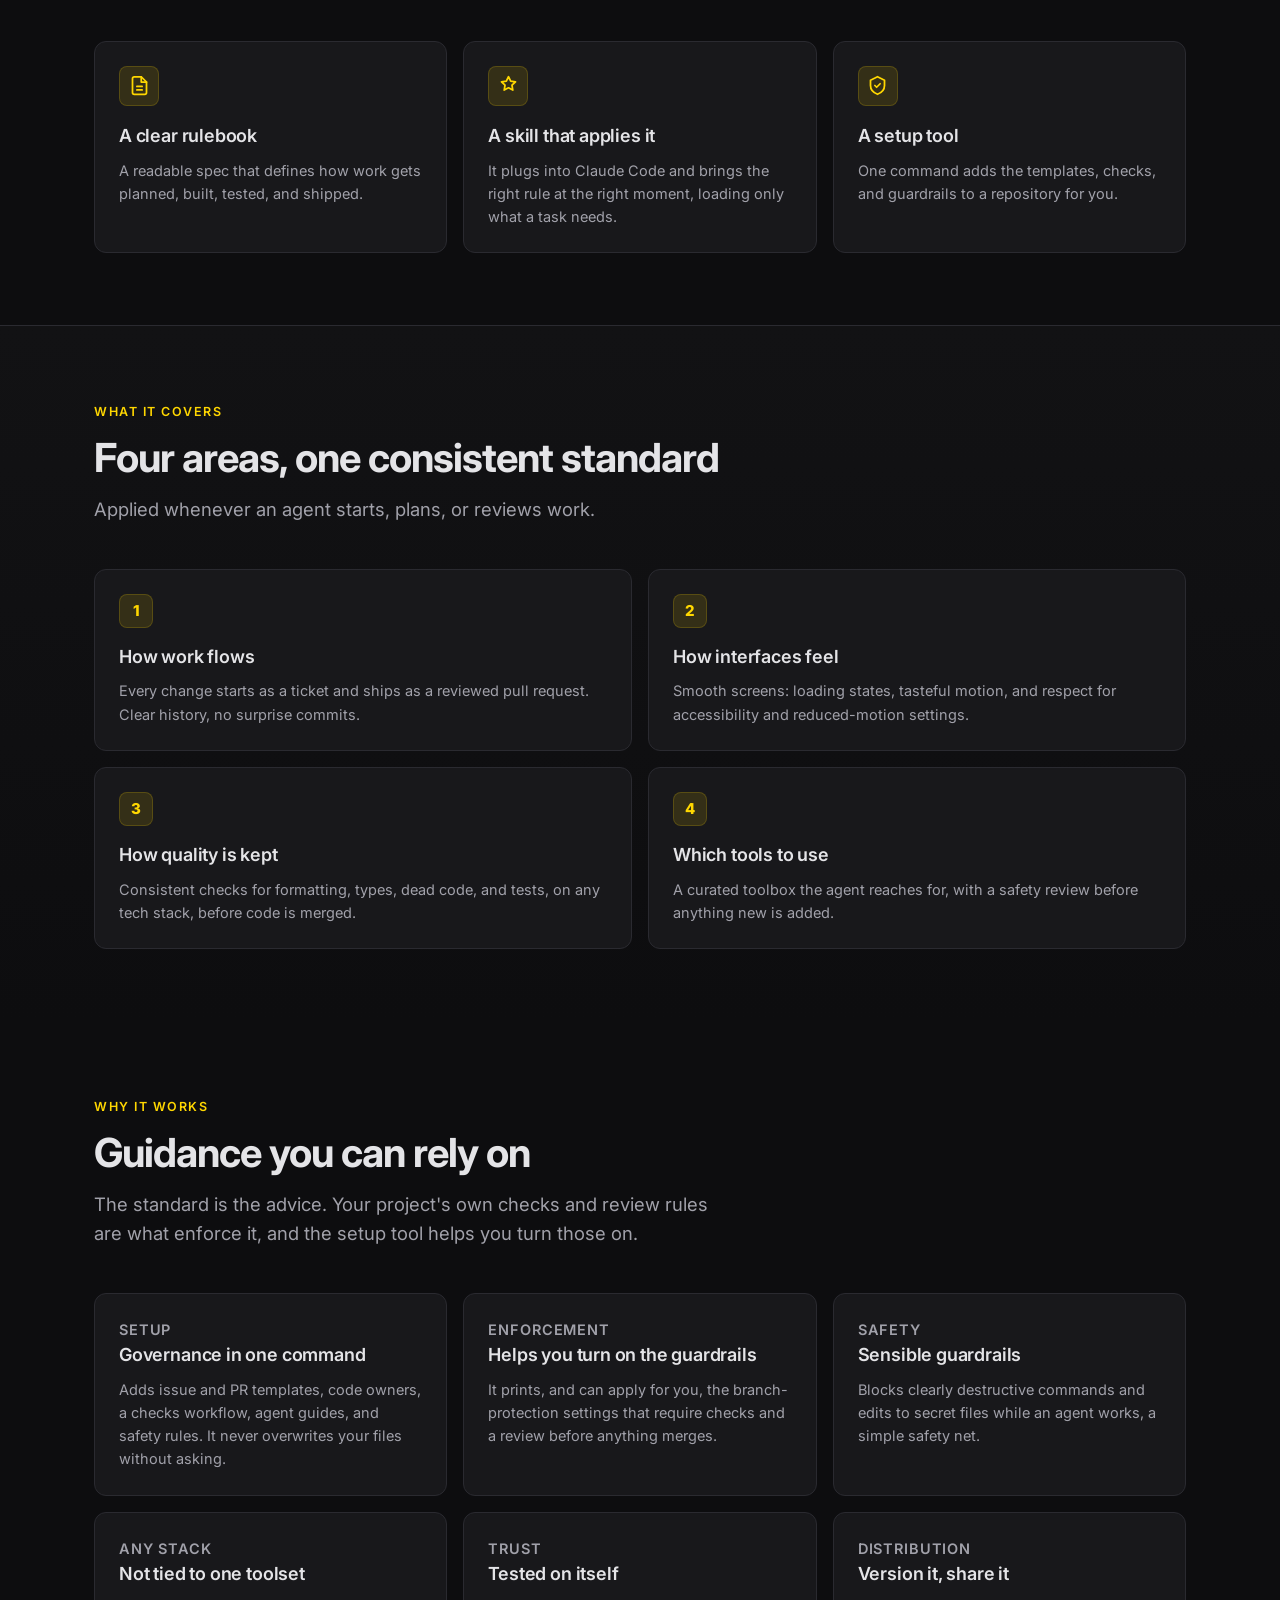
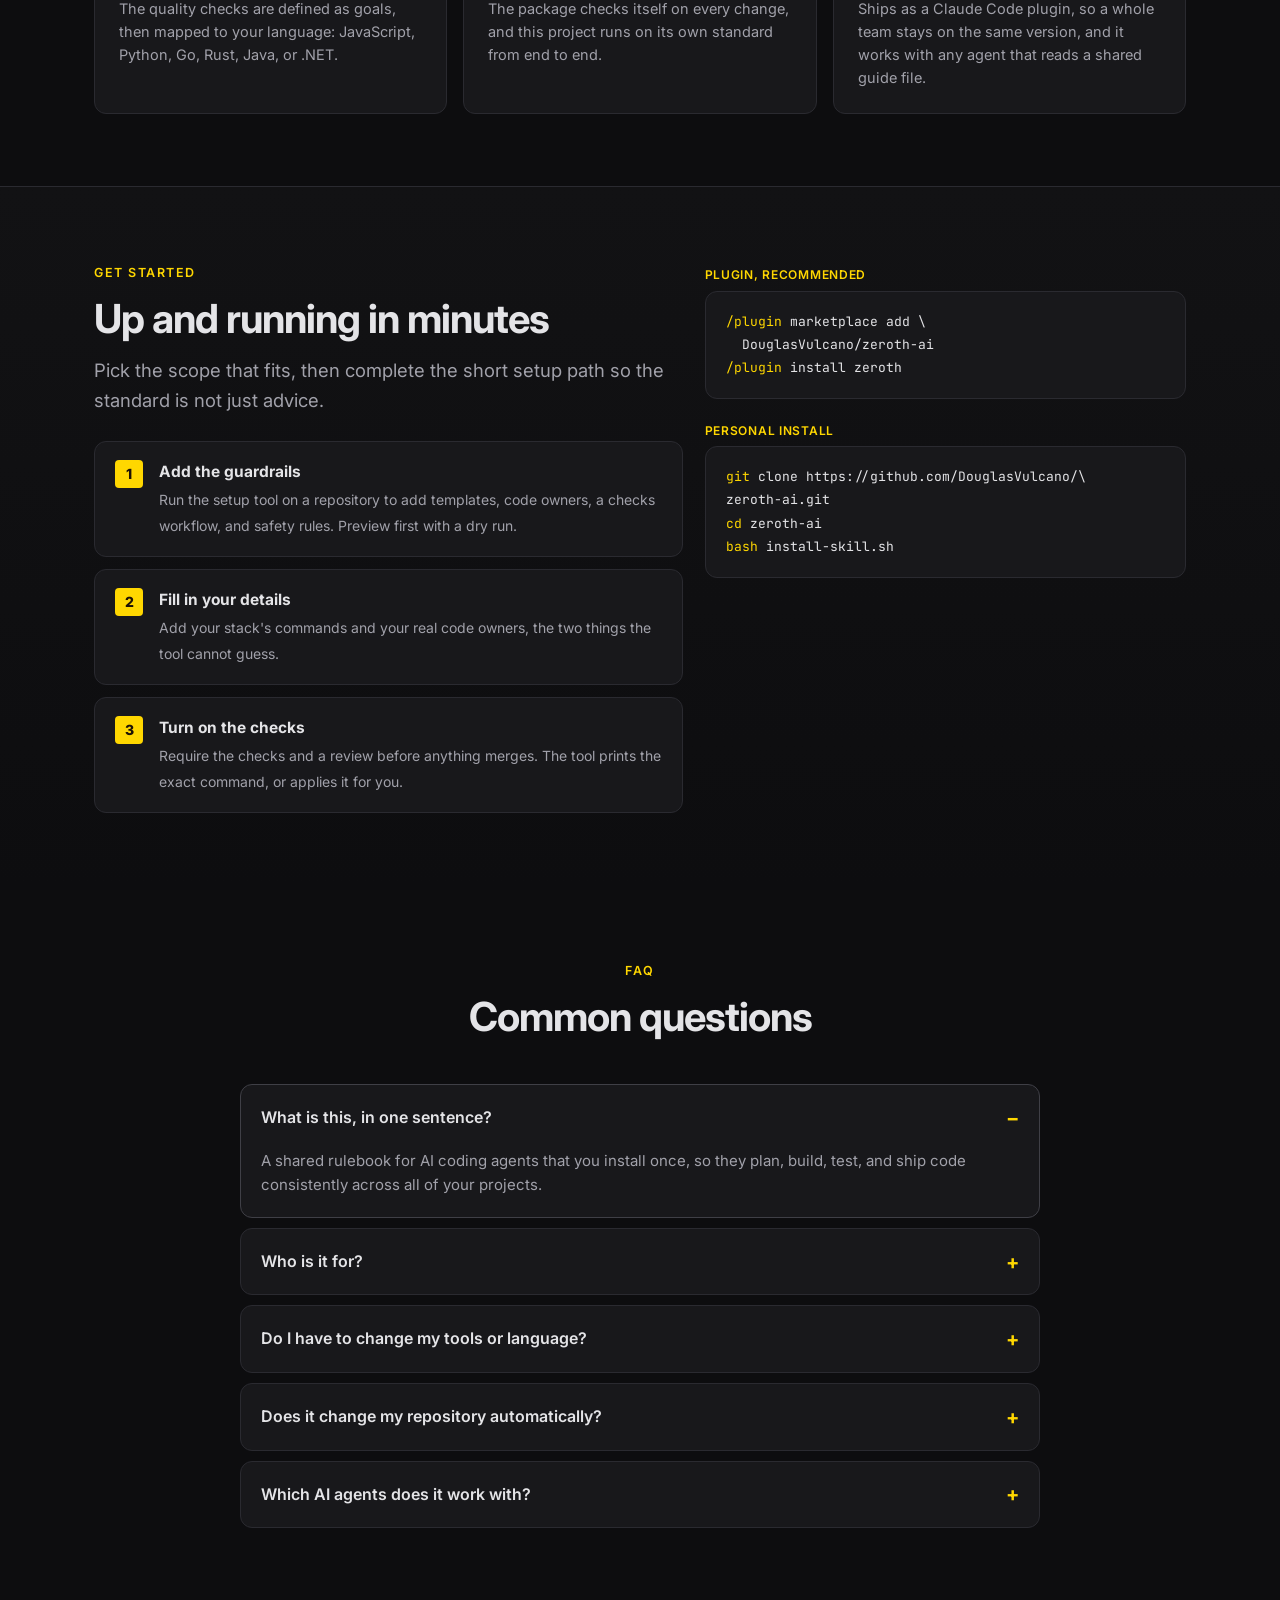
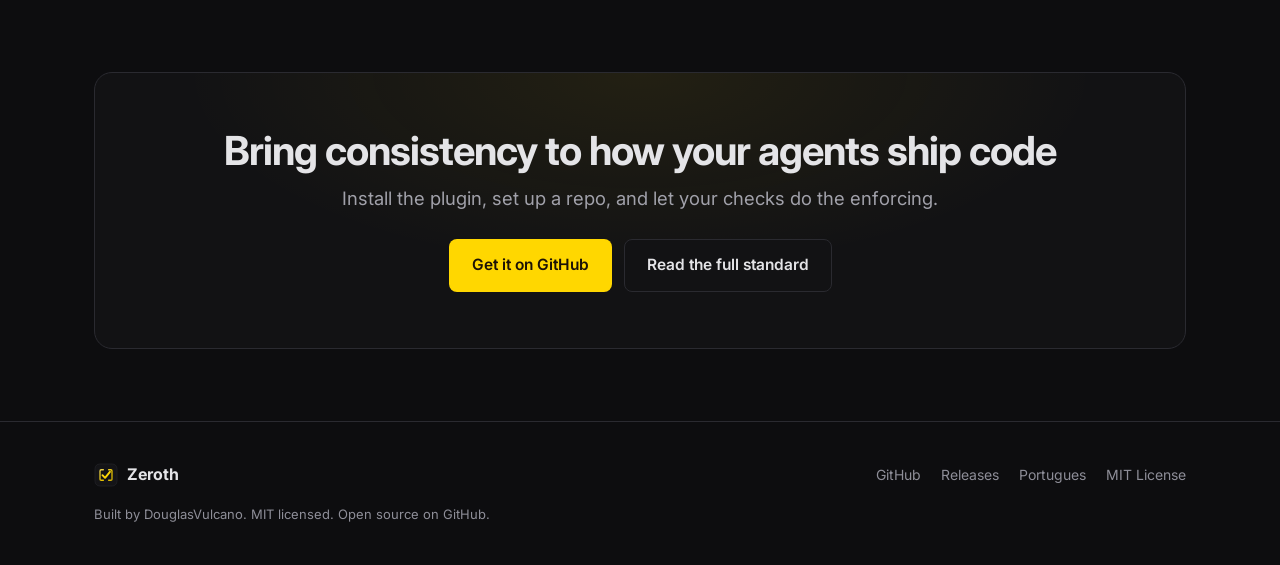
==== commit 00564431: "chore: version the Zeroth rebrand as 1.5.0 (not 2.0.0) The rename is technically breaking (the plugi" ====
--- a/docs/pt-br/index.html
+++ b/docs/pt-br/index.html
@@ -33,7 +33,7 @@
 <link href="https://fonts.googleapis.com/css2?family=Inter:wght@400;500;600;700;800&family=JetBrains+Mono:wght@400;500;600&display=swap" rel="stylesheet">
 <link rel="stylesheet" href="../style.css">
 <script type="application/ld+json">
-{"@context":"https://schema.org","@type":"SoftwareApplication","name":"Zeroth","applicationCategory":"DeveloperApplication","operatingSystem":"Cross-platform","description":"Um padrão de engenharia compartilhado para agentes de IA como o Claude Code. Instale uma vez e seus agentes planejam, escrevem, testam e entregam código do mesmo jeito em todo projeto.","url":"https://douglasvulcano.github.io/zeroth-ai/pt-br/","codeRepository":"https://github.com/DouglasVulcano/zeroth-ai","softwareVersion":"2.0.0","inLanguage":["pt-BR","en"],"license":"https://opensource.org/licenses/MIT","author":{"@type":"Person","name":"DouglasVulcano"},"offers":{"@type":"Offer","price":"0","priceCurrency":"BRL"}}
+{"@context":"https://schema.org","@type":"SoftwareApplication","name":"Zeroth","applicationCategory":"DeveloperApplication","operatingSystem":"Cross-platform","description":"Um padrão de engenharia compartilhado para agentes de IA como o Claude Code. Instale uma vez e seus agentes planejam, escrevem, testam e entregam código do mesmo jeito em todo projeto.","url":"https://douglasvulcano.github.io/zeroth-ai/pt-br/","codeRepository":"https://github.com/DouglasVulcano/zeroth-ai","softwareVersion":"1.5.0","inLanguage":["pt-BR","en"],"license":"https://opensource.org/licenses/MIT","author":{"@type":"Person","name":"DouglasVulcano"},"offers":{"@type":"Offer","price":"0","priceCurrency":"BRL"}}
 </script>
 <script type="application/ld+json">
 {"@context":"https://schema.org","@type":"FAQPage","mainEntity":[
@@ -64,7 +64,7 @@
 <main id="top">
   <section class="hero">
     <div class="wrap hero-in">
-      <span class="tag"><span class="dot"></span> <b>v2.0.0</b> · Funciona com o Claude Code</span>
+      <span class="tag"><span class="dot"></span> <b>v1.5.0</b> · Funciona com o Claude Code</span>
       <h1>Um padrão que seus agentes de IA <span class="g">realmente seguem</span>.</h1>
       <p class="lede">Assistentes como o Claude Code são poderosos, mas cada projeto acaba com sua própria colcha de retalhos de instruções. Este é um guia único e compartilhado que você instala uma vez, para que seus agentes planejem, escrevam, testem e entreguem código do mesmo jeito, em todo lugar.</p>
       <div class="cta">
--- a/docs/style.css
+++ b/docs/style.css
@@ -107,8 +107,11 @@
 }
 
 /* responsive hardening */
-body{overflow-x:clip}
-img,svg,pre{max-width:100%}
+html,body{overflow-x:clip}
+img,svg,video{max-width:100%;height:auto}
+pre{max-width:100%;overflow-x:auto}
+code{overflow-wrap:anywhere}
+.nav-in,.hero-in,.cols,.cols>*,.grid,.steps,.step,.card,.faq,.cta,.foot-in,.term,.head,.head>*{min-width:0}
 @media (max-width:820px){ section{padding:56px 0} .hero{padding:78px 0 54px} }
 @media (max-width:600px){
   .wrap{padding:0 18px}
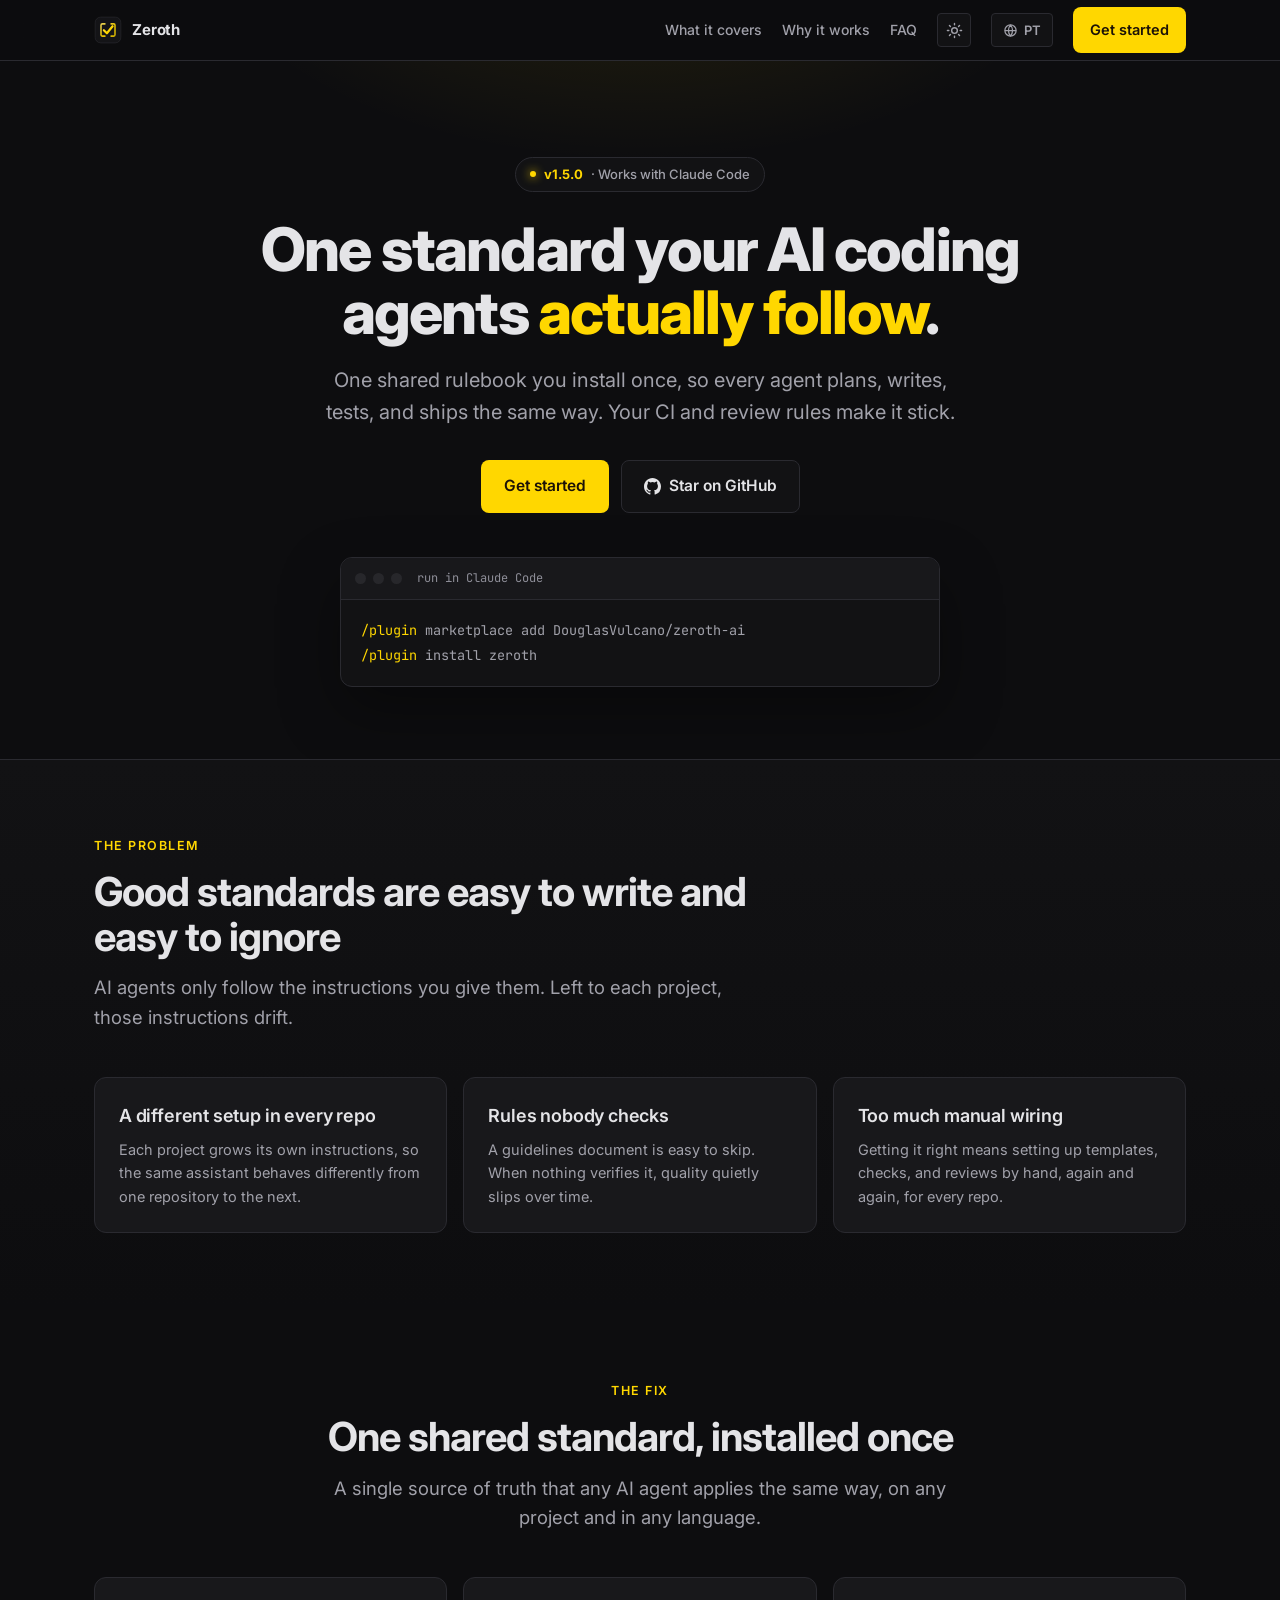
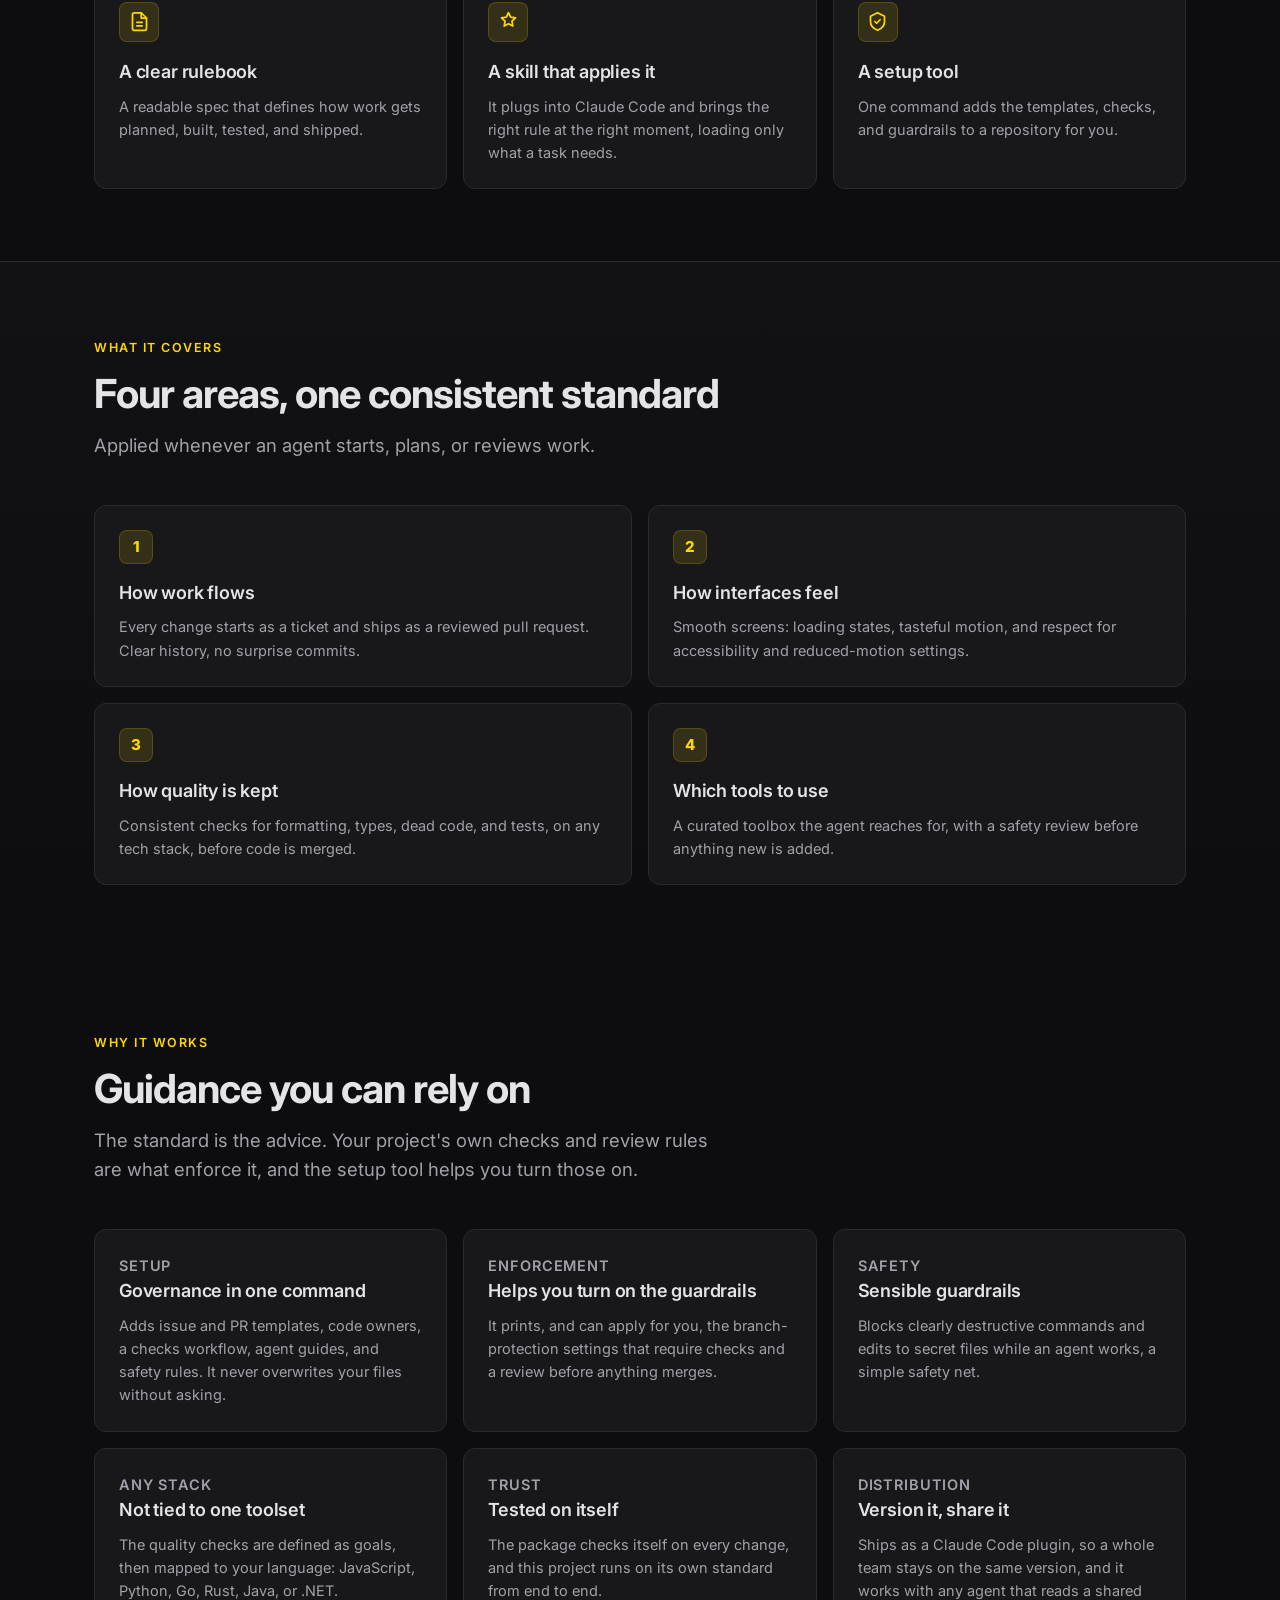
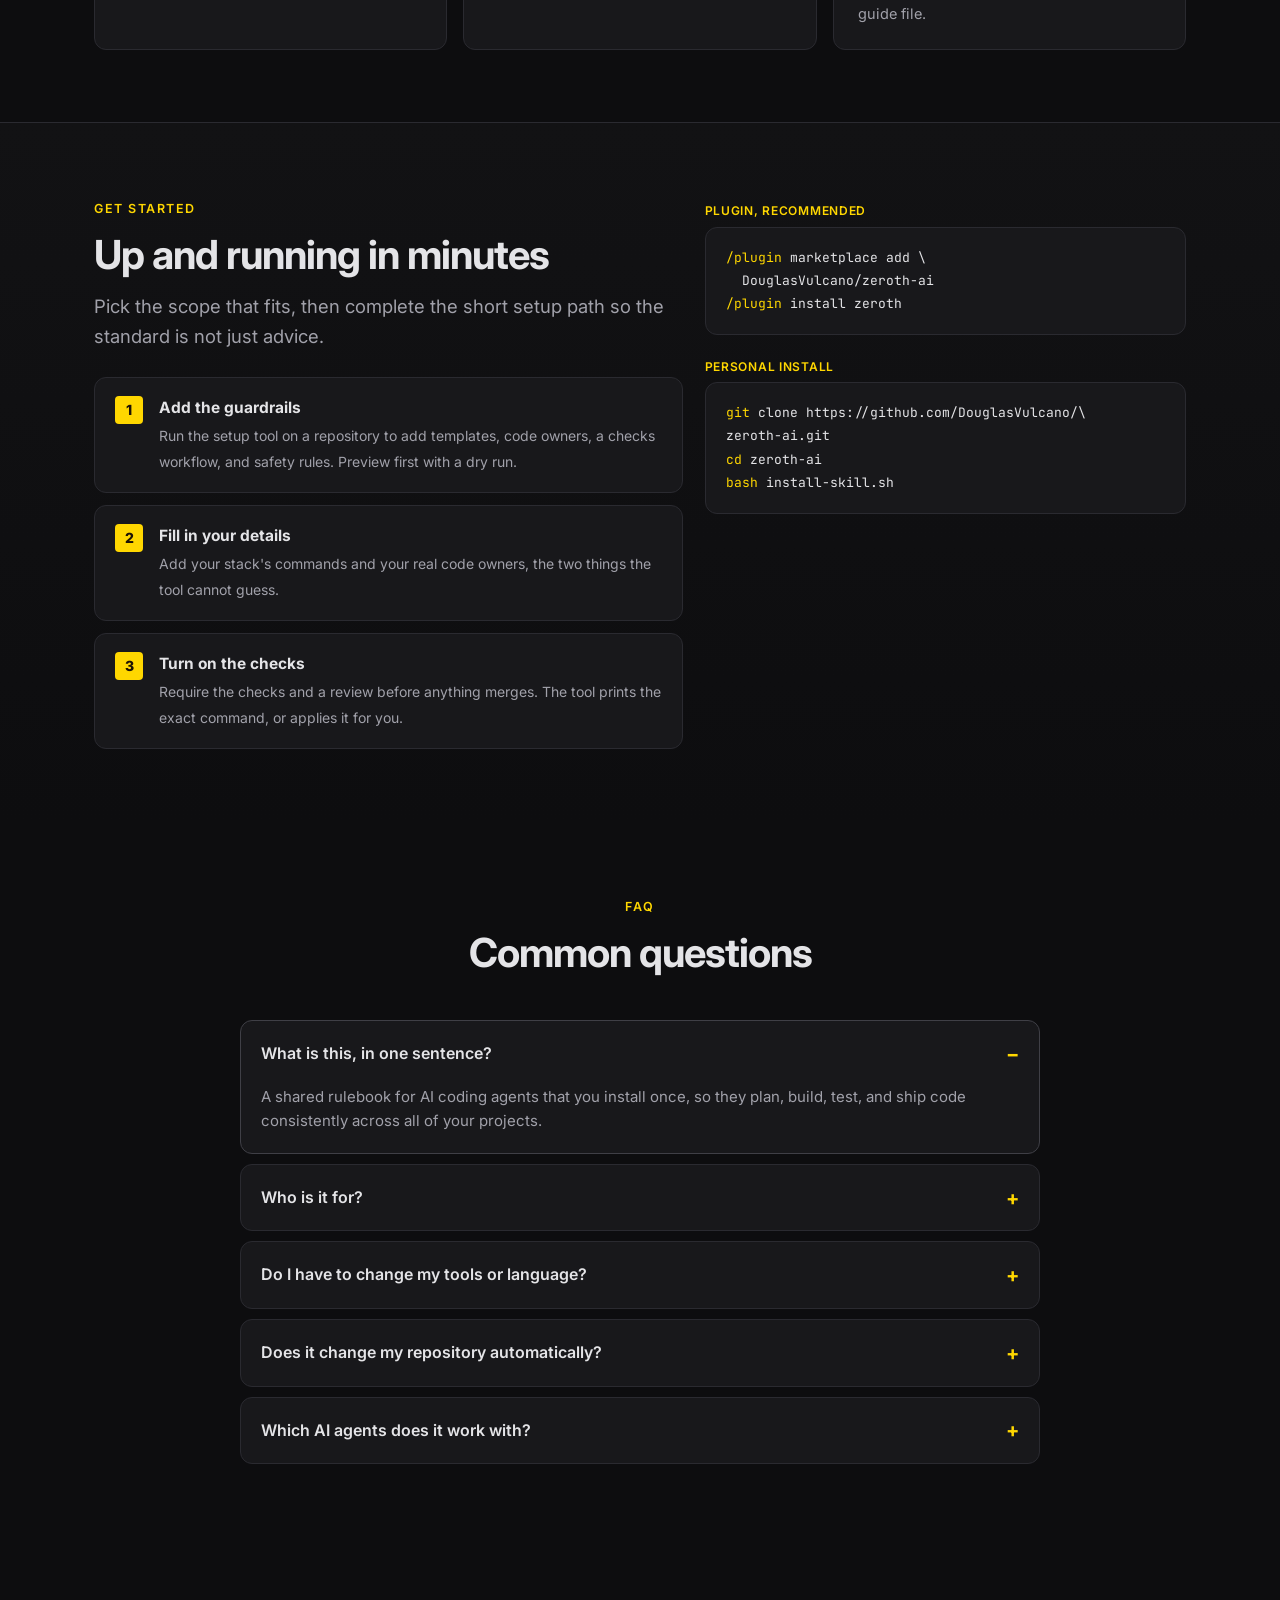
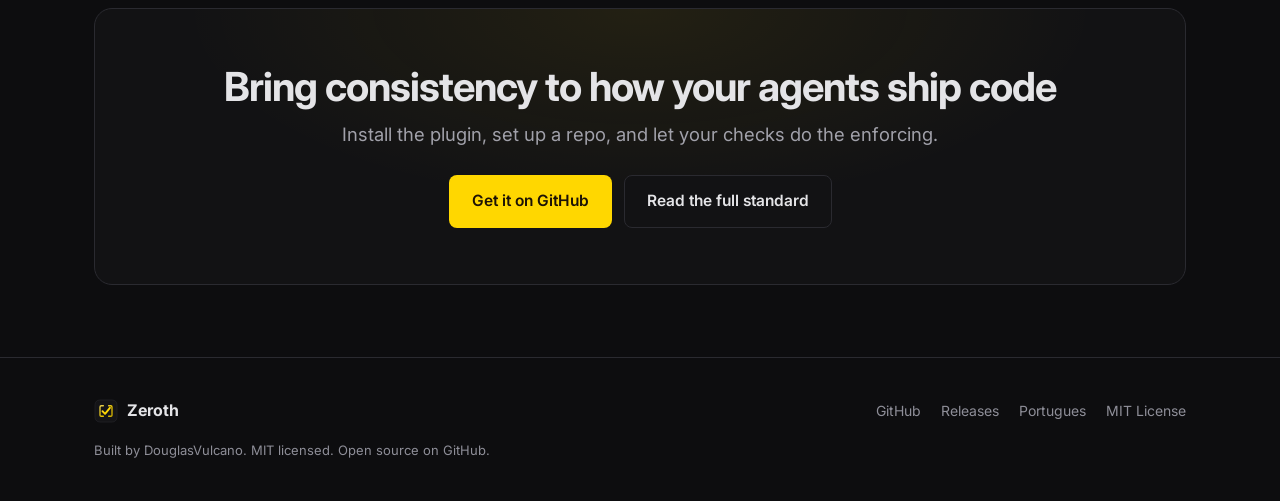
==== commit a074f50e: "docs: align messaging with what the skill alone delivers Three honesty fixes from a positioning revi" ====
--- a/docs/pt-br/index.html
+++ b/docs/pt-br/index.html
@@ -41,7 +41,7 @@
 {"@type":"Question","name":"Para quem é?","acceptedAnswer":{"@type":"Answer","text":"Para quem usa assistentes de IA como o Claude Code e quer resultado consistente, revisado e testado, seja um dev solo ou um time inteiro."}},
 {"@type":"Question","name":"Preciso mudar minhas ferramentas ou linguagem?","acceptedAnswer":{"@type":"Answer","text":"Não. As checagens de qualidade são metas mapeadas para o seu stack atual, então funciona com JavaScript, Python, Go, Rust, Java, .NET e mais."}},
 {"@type":"Question","name":"Ele muda meu repositório automaticamente?","acceptedAnswer":{"@type":"Answer","text":"Não. Ele prepara as peças e mostra os comandos; você decide quando ativar as checagens e as regras de revisão que garantem o padrão. Nada é mudado sem a sua confirmação."}},
-{"@type":"Question","name":"Com quais agentes de IA funciona?","acceptedAnswer":{"@type":"Answer","text":"Com qualquer agente que leia um arquivo de guia compartilhado. É feito para ser agnóstico de modelo, então o mesmo padrão vale no Claude Code, Cursor, Copilot e outros."}}
+{"@type":"Question","name":"Com quais agentes de IA funciona?","acceptedAnswer":{"@type":"Answer","text":"O plugin e o skill instalam no Claude Code. Para outros agentes (Cursor, Copilot, Codex), aponte-os para o AGENTS.md que a ferramenta de setup gera (ele importa o zeroth.md) e eles leem o mesmo padrão. O enforcement mora no seu repositório (CI mais branch protection), então vale igual seja qual for o agente que escreve o código."}}
 ]}
 </script>
 </head>
@@ -66,7 +66,7 @@
     <div class="wrap hero-in">
       <span class="tag"><span class="dot"></span> <b>v1.5.0</b> · Funciona com o Claude Code</span>
       <h1>Um padrão que seus agentes de IA <span class="g">realmente seguem</span>.</h1>
-      <p class="lede">Assistentes como o Claude Code são poderosos, mas cada projeto acaba com sua própria colcha de retalhos de instruções. Este é um guia único e compartilhado que você instala uma vez, para que seus agentes planejem, escrevam, testem e entreguem código do mesmo jeito, em todo lugar.</p>
+      <p class="lede">Um guia único que você instala uma vez, para que todo agente planeje, escreva, teste e entregue código do mesmo jeito. Seu CI e suas regras de revisão fazem o padrão valer.</p>
       <div class="cta">
         <a class="btn btn-gold btn-lg" href="#install">Começar</a>
         <a class="btn btn-ghost btn-lg" href="https://github.com/DouglasVulcano/zeroth-ai" target="_blank" rel="noopener"><svg width="17" height="17" viewBox="0 0 16 16" fill="currentColor" aria-hidden="true"><path d="M8 0C3.58 0 0 3.58 0 8c0 3.54 2.29 6.53 5.47 7.59.4.07.55-.17.55-.38 0-.19-.01-.82-.01-1.49-2.01.37-2.53-.49-2.69-.94-.09-.23-.48-.94-.82-1.13-.28-.15-.68-.52-.01-.53.63-.01 1.08.58 1.23.82.72 1.21 1.87.87 2.33.66.07-.52.28-.87.51-1.07-1.78-.2-3.64-.89-3.64-3.95 0-.87.31-1.59.82-2.15-.08-.2-.36-1.02.08-2.12 0 0 .67-.21 2.2.82a7.6 7.6 0 014 0c1.53-1.04 2.2-.82 2.2-.82.44 1.1.16 1.92.08 2.12.51.56.82 1.27.82 2.15 0 3.07-1.87 3.75-3.65 3.95.29.25.54.73.54 1.48 0 1.07-.01 1.93-.01 2.2 0 .21.15.46.55.38A8.01 8.01 0 0016 8c0-4.42-3.58-8-8-8z"/></svg>Estrela no GitHub</a>
@@ -163,7 +163,7 @@
         <details><summary>Para quem é?</summary><p>Para quem usa assistentes de IA como o Claude Code e quer resultado consistente, revisado e testado, seja um dev solo ou um time inteiro.</p></details>
         <details><summary>Preciso mudar minhas ferramentas ou linguagem?</summary><p>Não. As checagens de qualidade são metas mapeadas para o seu stack atual, então funciona com JavaScript, Python, Go, Rust, Java, .NET e mais.</p></details>
         <details><summary>Ele muda meu repositório automaticamente?</summary><p>Não. Ele prepara as peças e mostra os comandos; você decide quando ativar as checagens e as regras de revisão que garantem o padrão. Nada é mudado sem a sua confirmação.</p></details>
-        <details><summary>Com quais agentes de IA funciona?</summary><p>Com qualquer agente que leia um arquivo de guia compartilhado. É feito para ser agnóstico de modelo, então o mesmo padrão vale no Claude Code, Cursor, Copilot e outros.</p></details>
+        <details><summary>Com quais agentes de IA funciona?</summary><p>O plugin e o skill instalam no Claude Code. Para outros agentes (Cursor, Copilot, Codex), aponte-os para o <code>AGENTS.md</code> que a ferramenta de setup gera (ele importa o <code>zeroth.md</code>) e eles leem o mesmo padrão. O enforcement mora no seu repositório (CI mais branch protection), então vale igual seja qual for o agente que escreve o código.</p></details>
       </div>
     </div>
   </section>
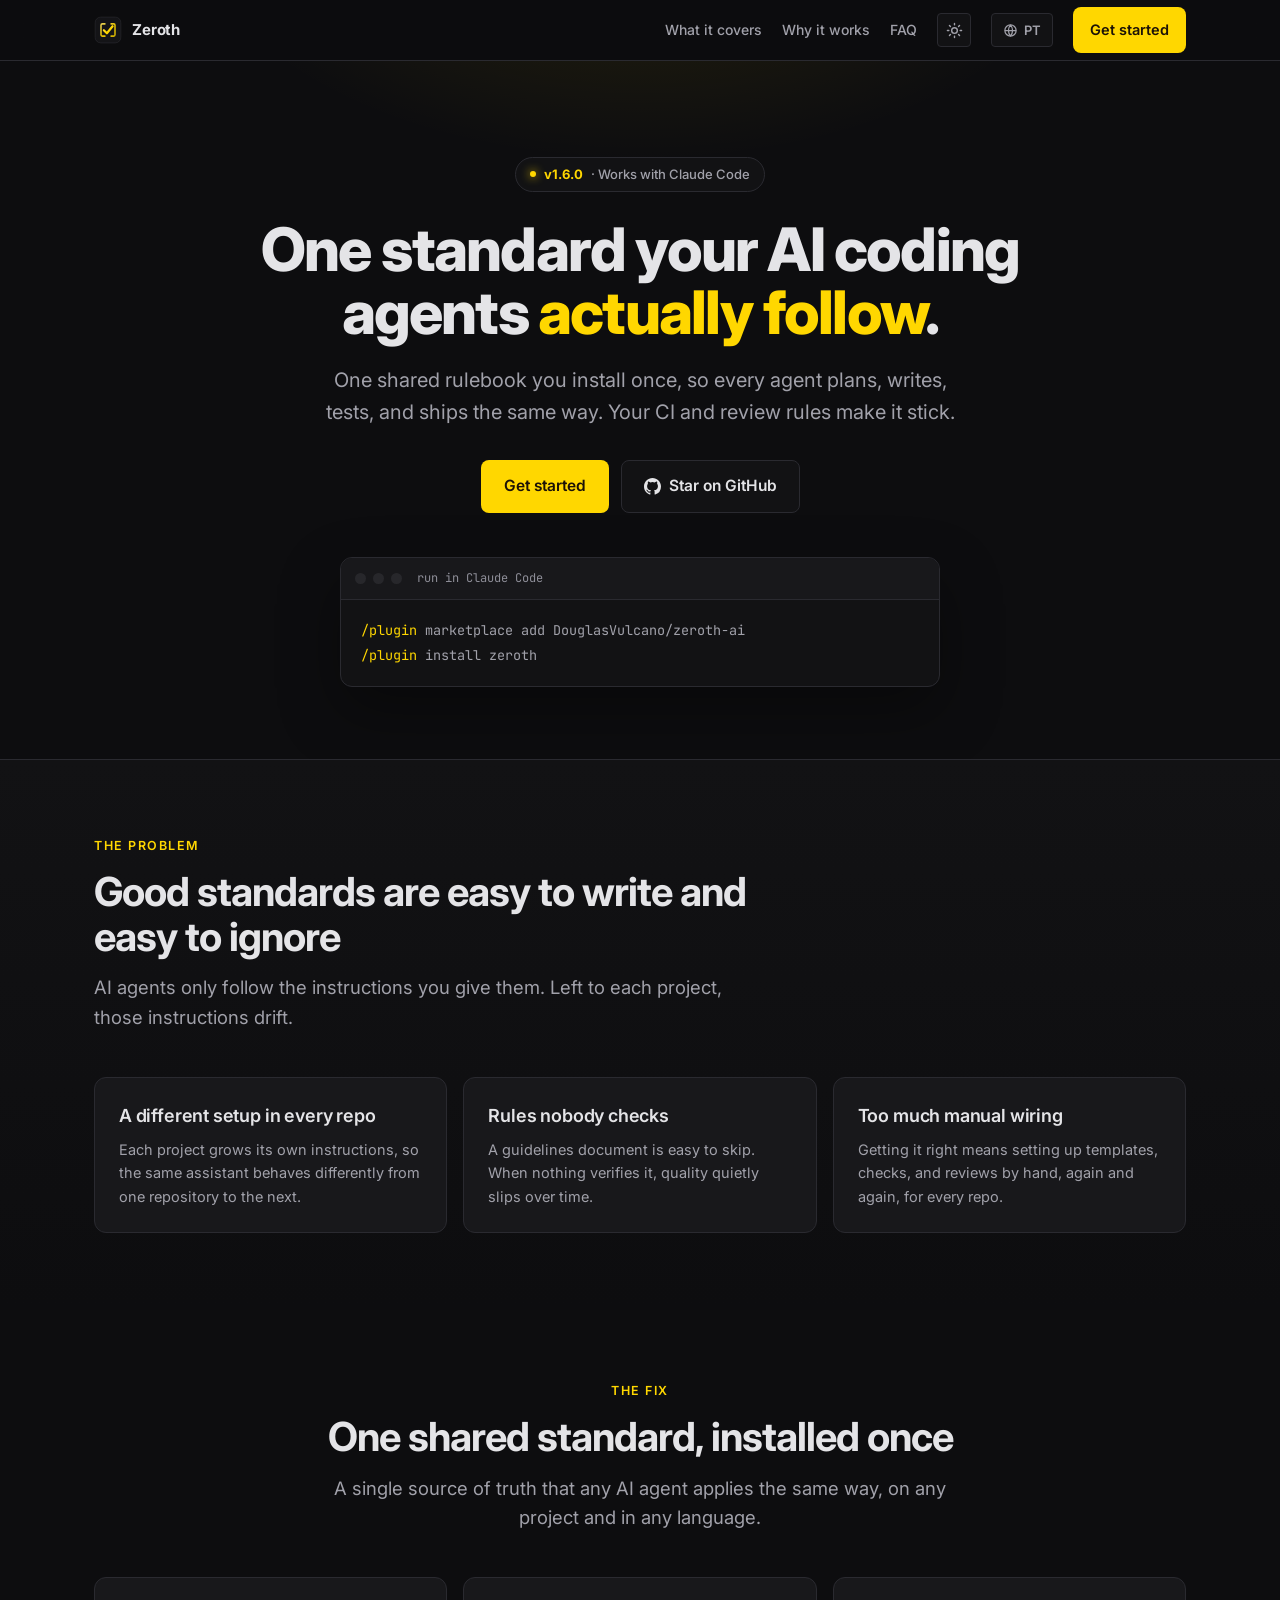
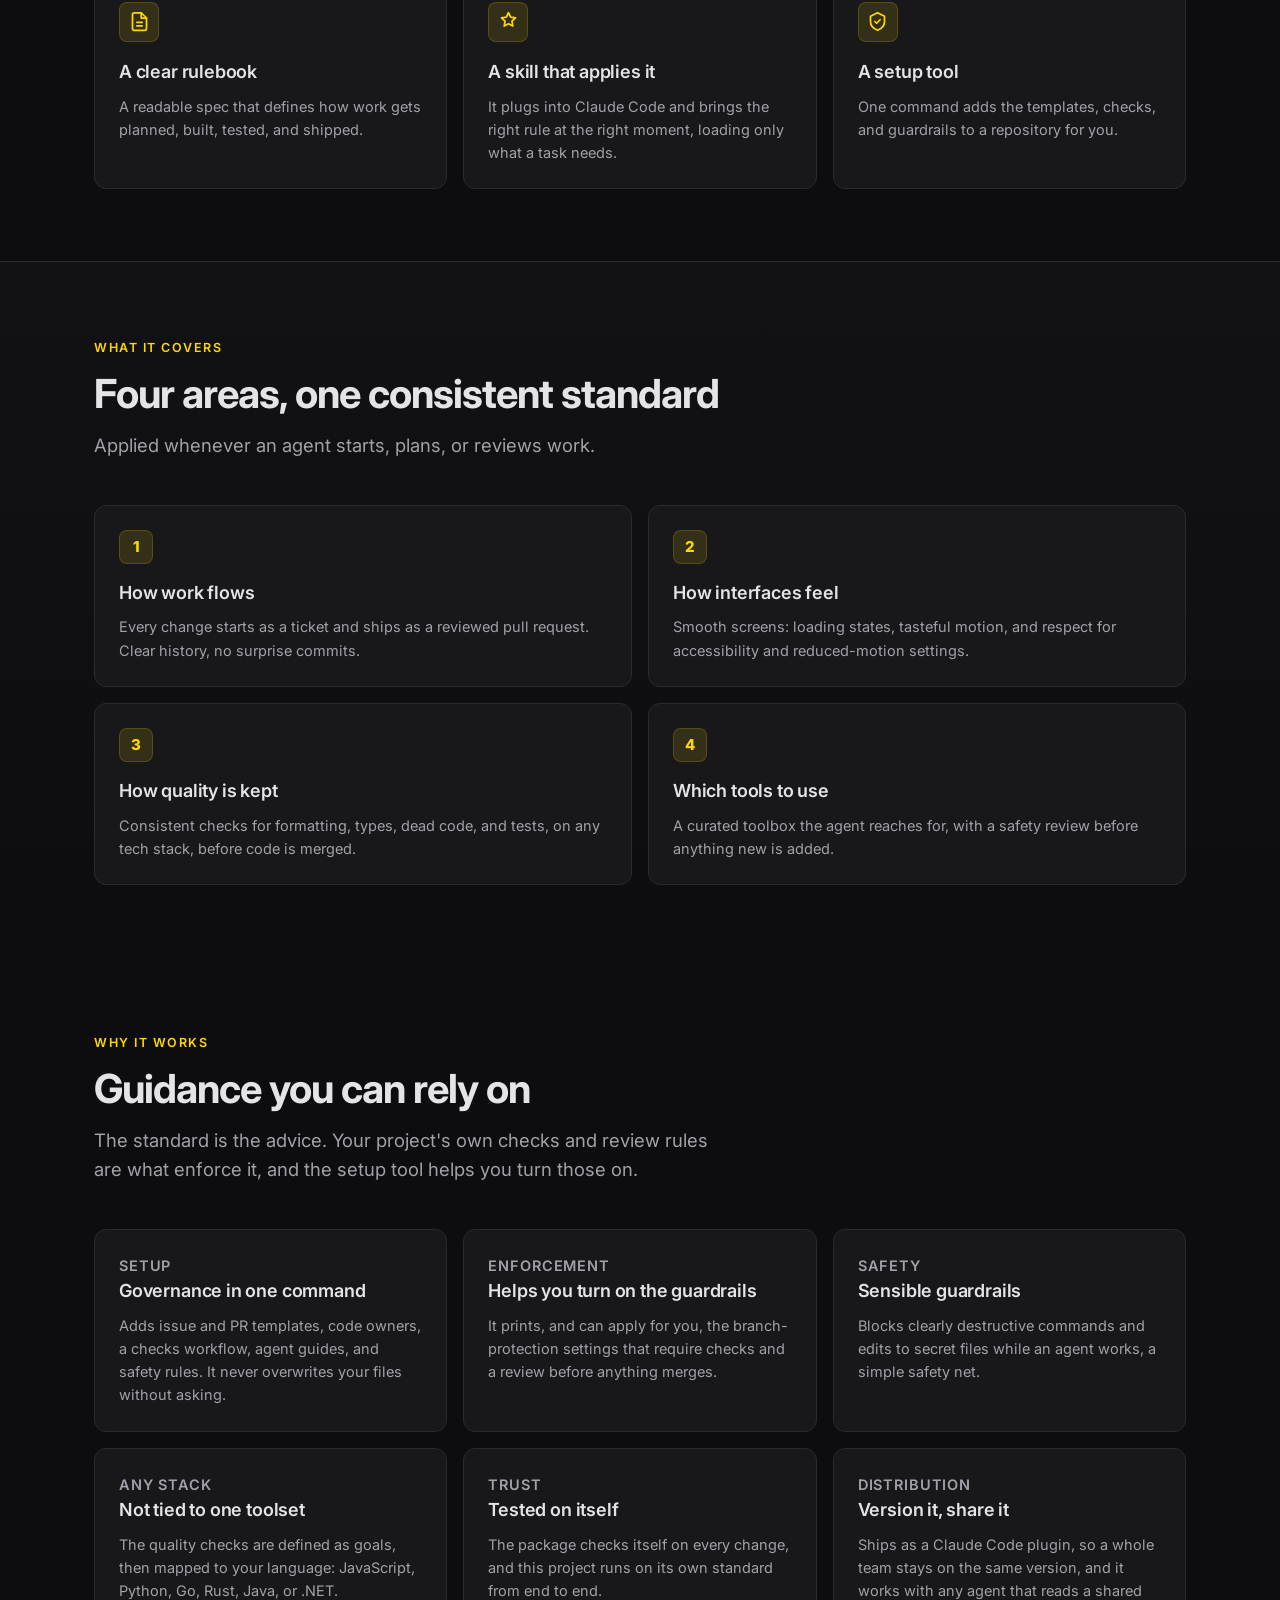
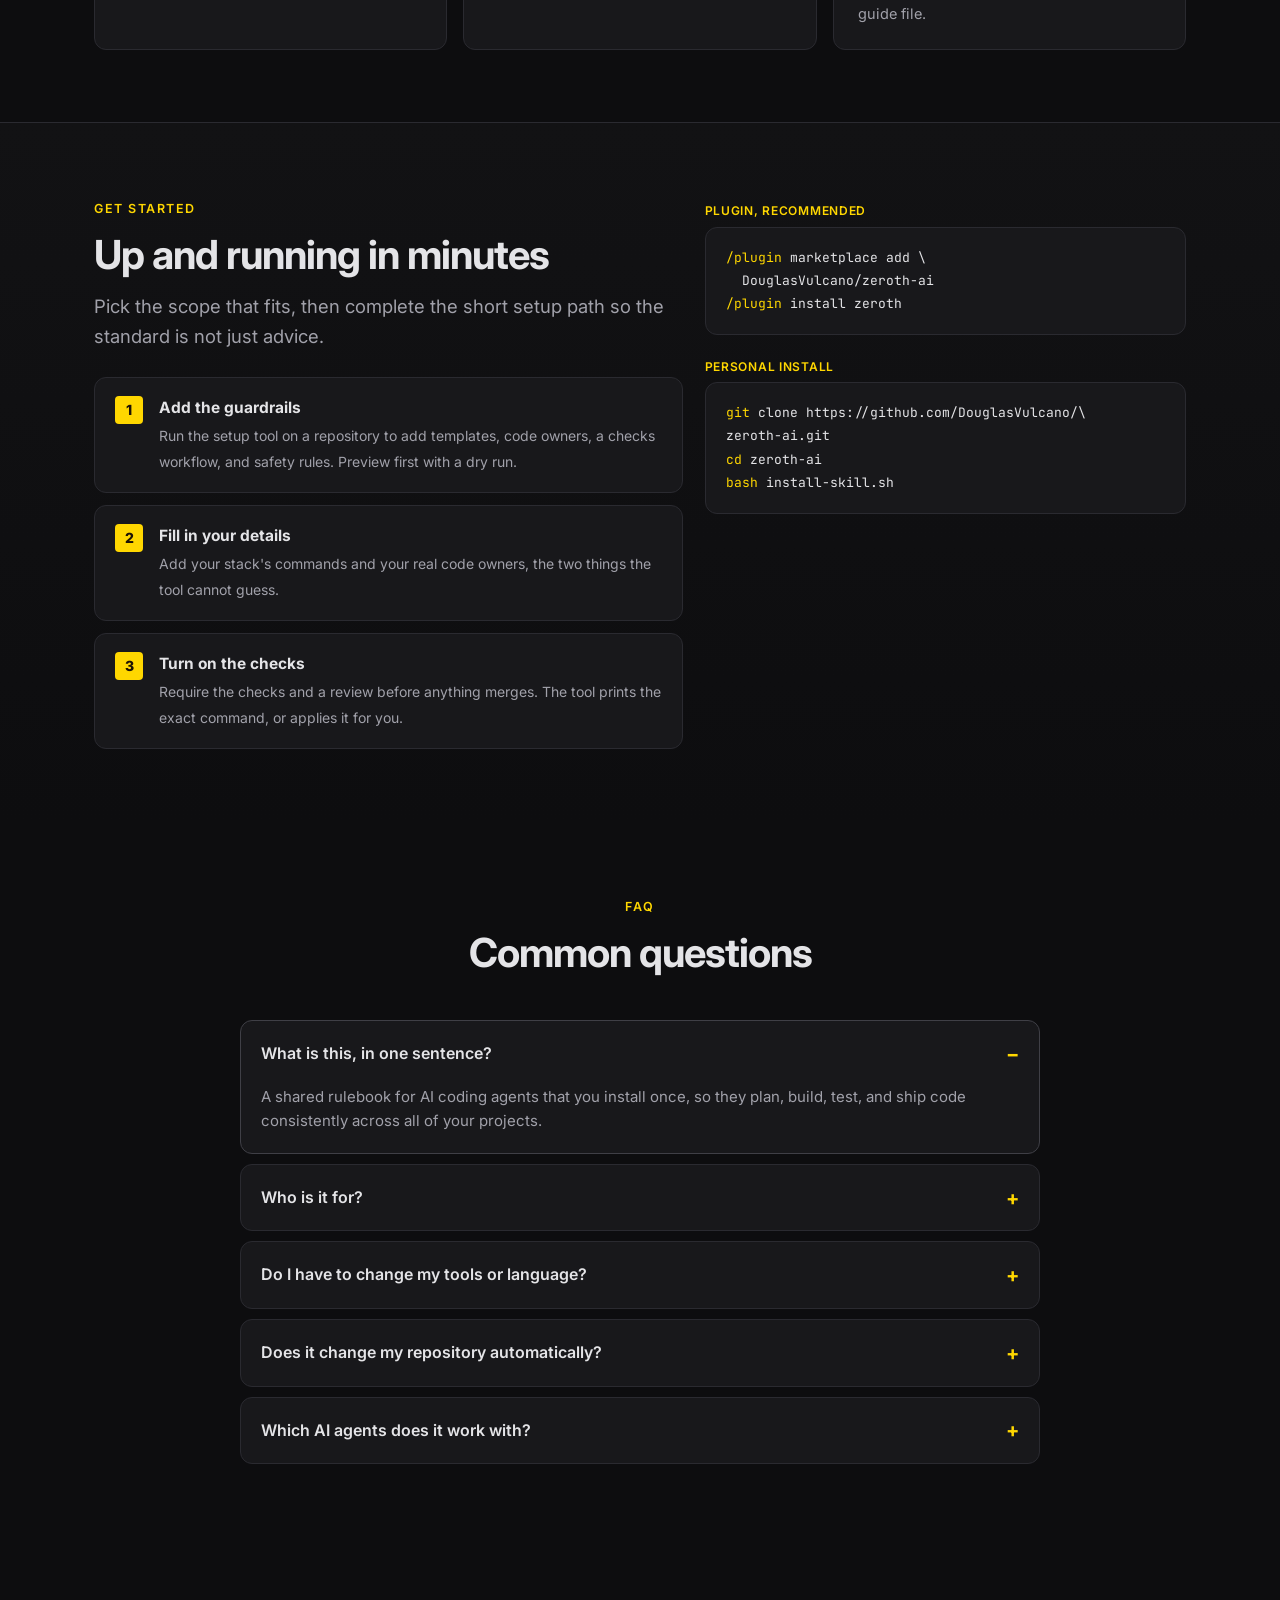
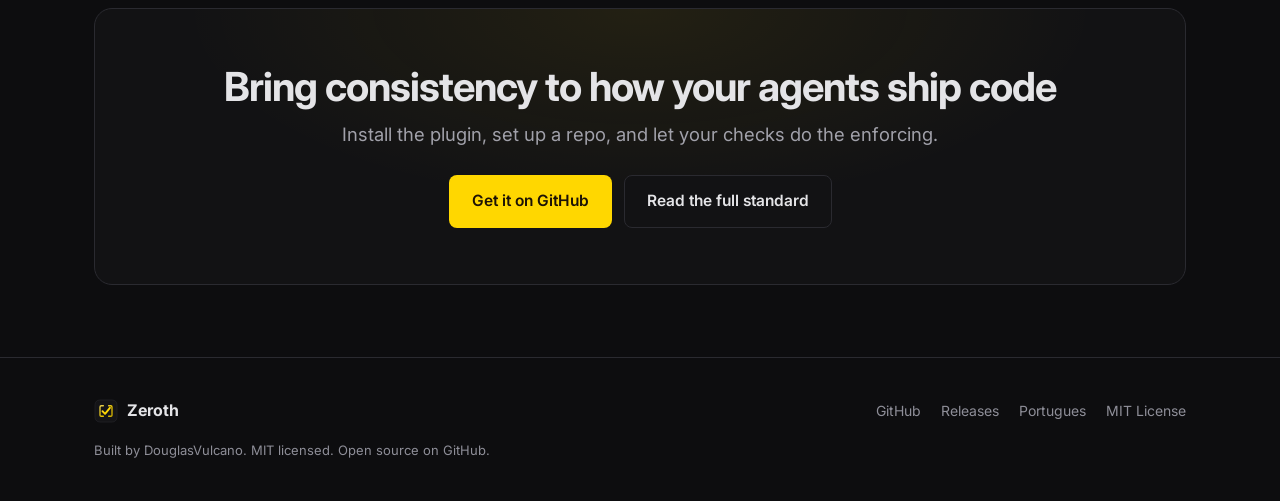
==== commit 40b1a495: "docs(site): sync displayed version to 1.6.0 Update the hero badge and JSON-LD softwareVersion (EN + " ====
--- a/docs/pt-br/index.html
+++ b/docs/pt-br/index.html
@@ -33,7 +33,7 @@
 <link href="https://fonts.googleapis.com/css2?family=Inter:wght@400;500;600;700;800&family=JetBrains+Mono:wght@400;500;600&display=swap" rel="stylesheet">
 <link rel="stylesheet" href="../style.css">
 <script type="application/ld+json">
-{"@context":"https://schema.org","@type":"SoftwareApplication","name":"Zeroth","applicationCategory":"DeveloperApplication","operatingSystem":"Cross-platform","description":"Um padrão de engenharia compartilhado para agentes de IA como o Claude Code. Instale uma vez e seus agentes planejam, escrevem, testam e entregam código do mesmo jeito em todo projeto.","url":"https://douglasvulcano.github.io/zeroth-ai/pt-br/","codeRepository":"https://github.com/DouglasVulcano/zeroth-ai","softwareVersion":"1.5.0","inLanguage":["pt-BR","en"],"license":"https://opensource.org/licenses/MIT","author":{"@type":"Person","name":"DouglasVulcano"},"offers":{"@type":"Offer","price":"0","priceCurrency":"BRL"}}
+{"@context":"https://schema.org","@type":"SoftwareApplication","name":"Zeroth","applicationCategory":"DeveloperApplication","operatingSystem":"Cross-platform","description":"Um padrão de engenharia compartilhado para agentes de IA como o Claude Code. Instale uma vez e seus agentes planejam, escrevem, testam e entregam código do mesmo jeito em todo projeto.","url":"https://douglasvulcano.github.io/zeroth-ai/pt-br/","codeRepository":"https://github.com/DouglasVulcano/zeroth-ai","softwareVersion":"1.6.0","inLanguage":["pt-BR","en"],"license":"https://opensource.org/licenses/MIT","author":{"@type":"Person","name":"DouglasVulcano"},"offers":{"@type":"Offer","price":"0","priceCurrency":"BRL"}}
 </script>
 <script type="application/ld+json">
 {"@context":"https://schema.org","@type":"FAQPage","mainEntity":[
@@ -64,7 +64,7 @@
 <main id="top">
   <section class="hero">
     <div class="wrap hero-in">
-      <span class="tag"><span class="dot"></span> <b>v1.5.0</b> · Funciona com o Claude Code</span>
+      <span class="tag"><span class="dot"></span> <b>v1.6.0</b> · Funciona com o Claude Code</span>
       <h1>Um padrão que seus agentes de IA <span class="g">realmente seguem</span>.</h1>
       <p class="lede">Um guia único que você instala uma vez, para que todo agente planeje, escreva, teste e entregue código do mesmo jeito. Seu CI e suas regras de revisão fazem o padrão valer.</p>
       <div class="cta">
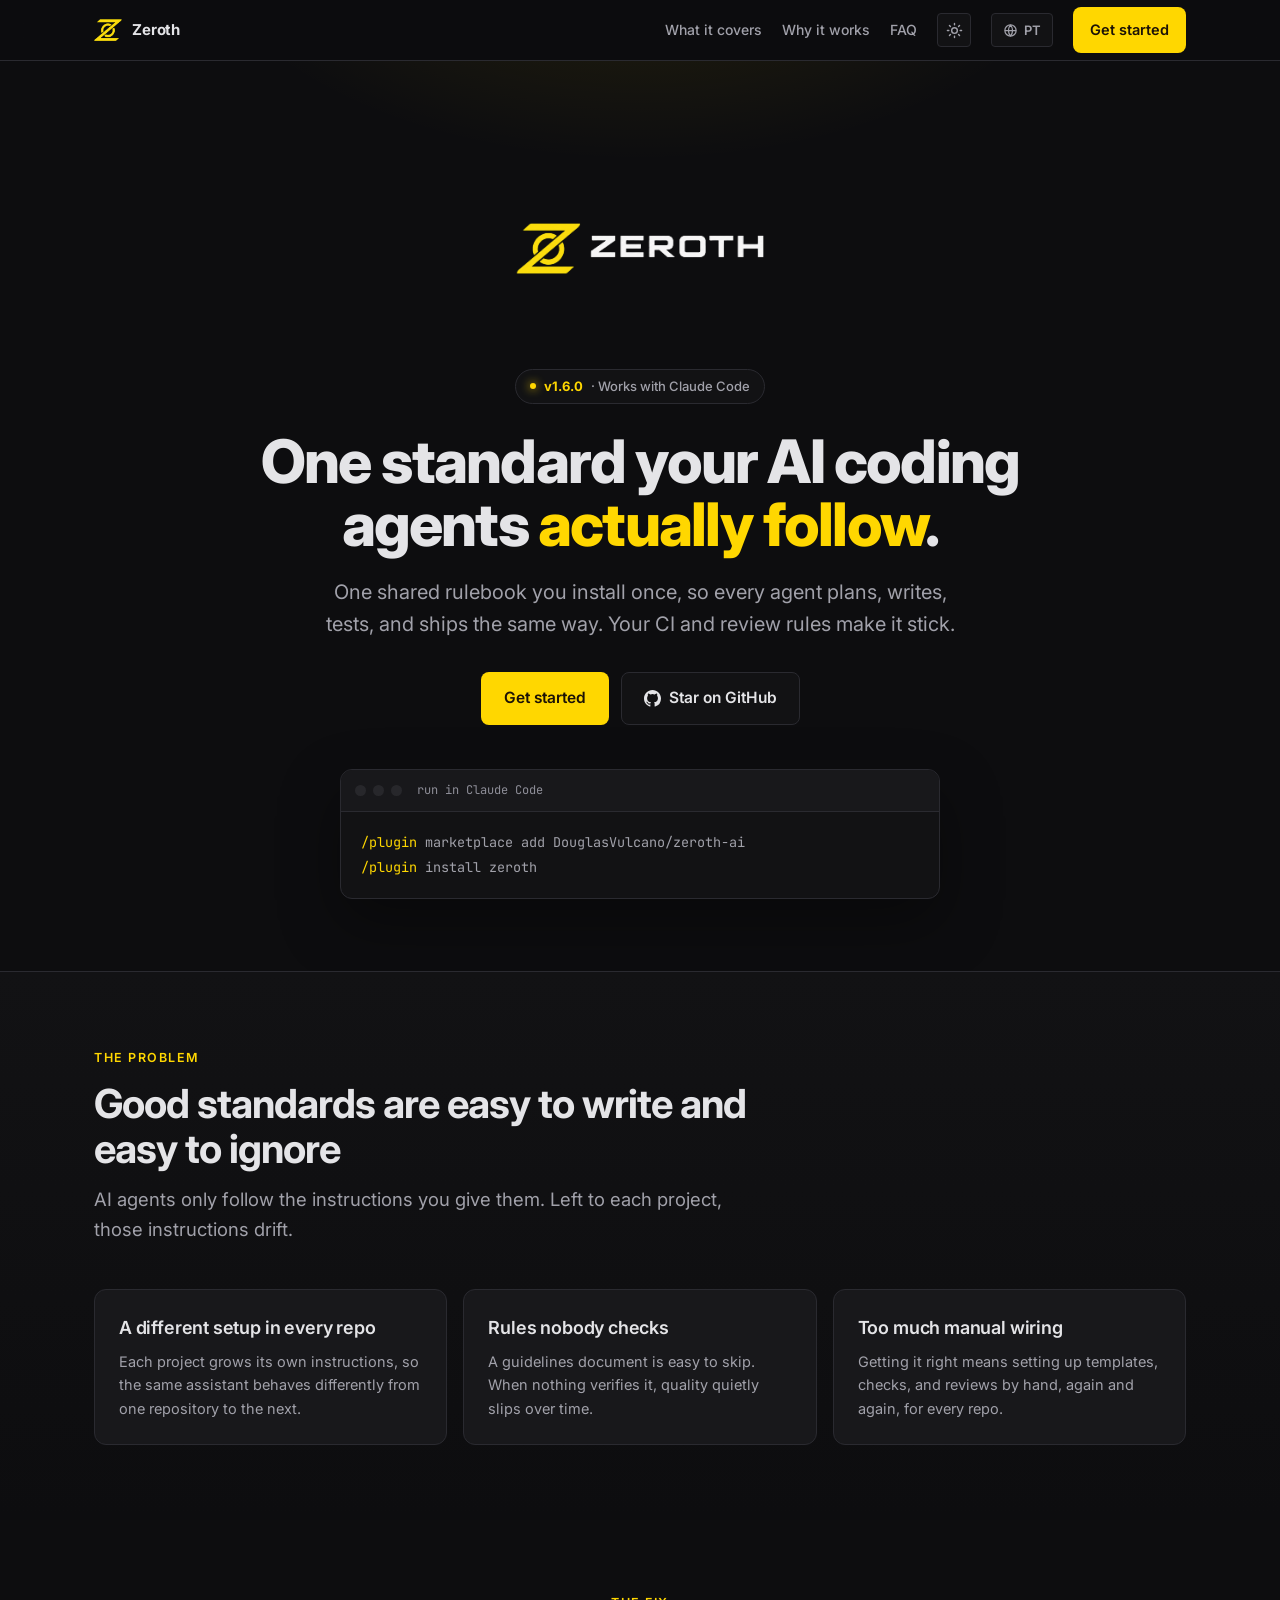
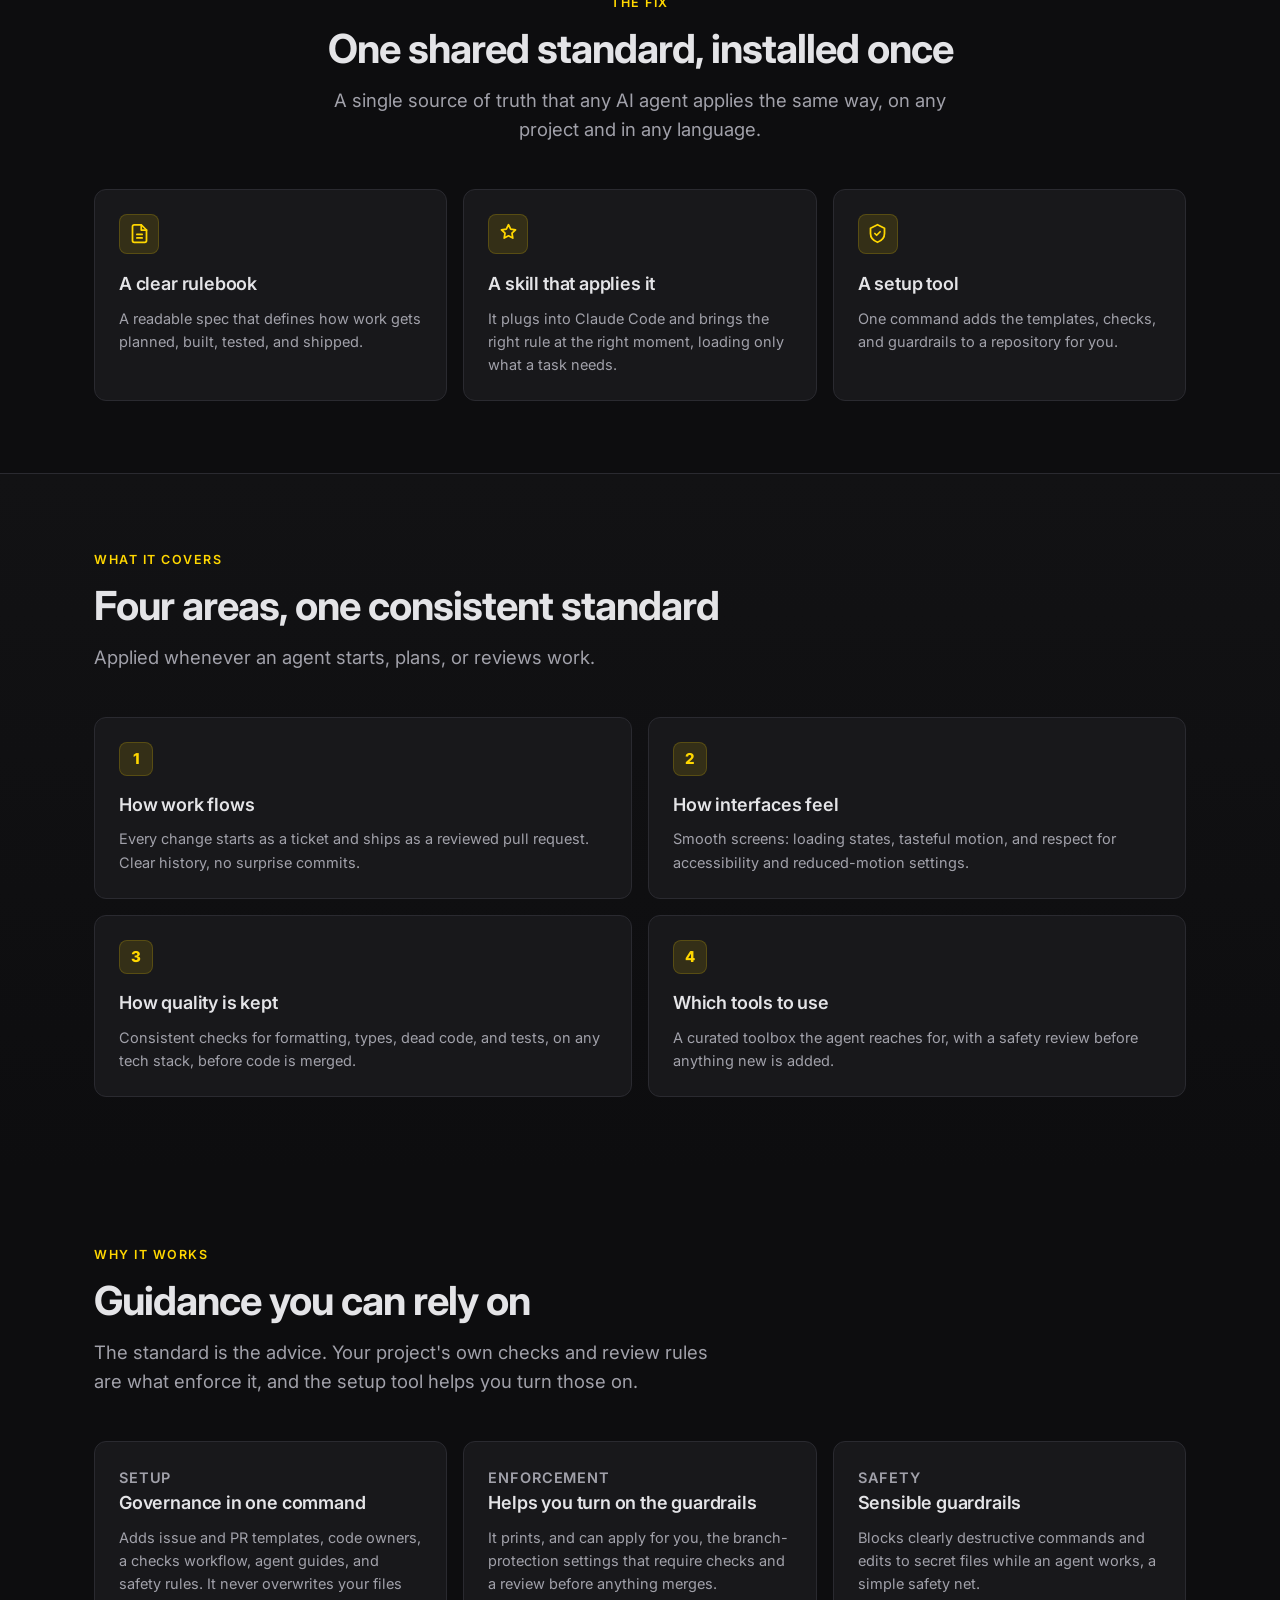
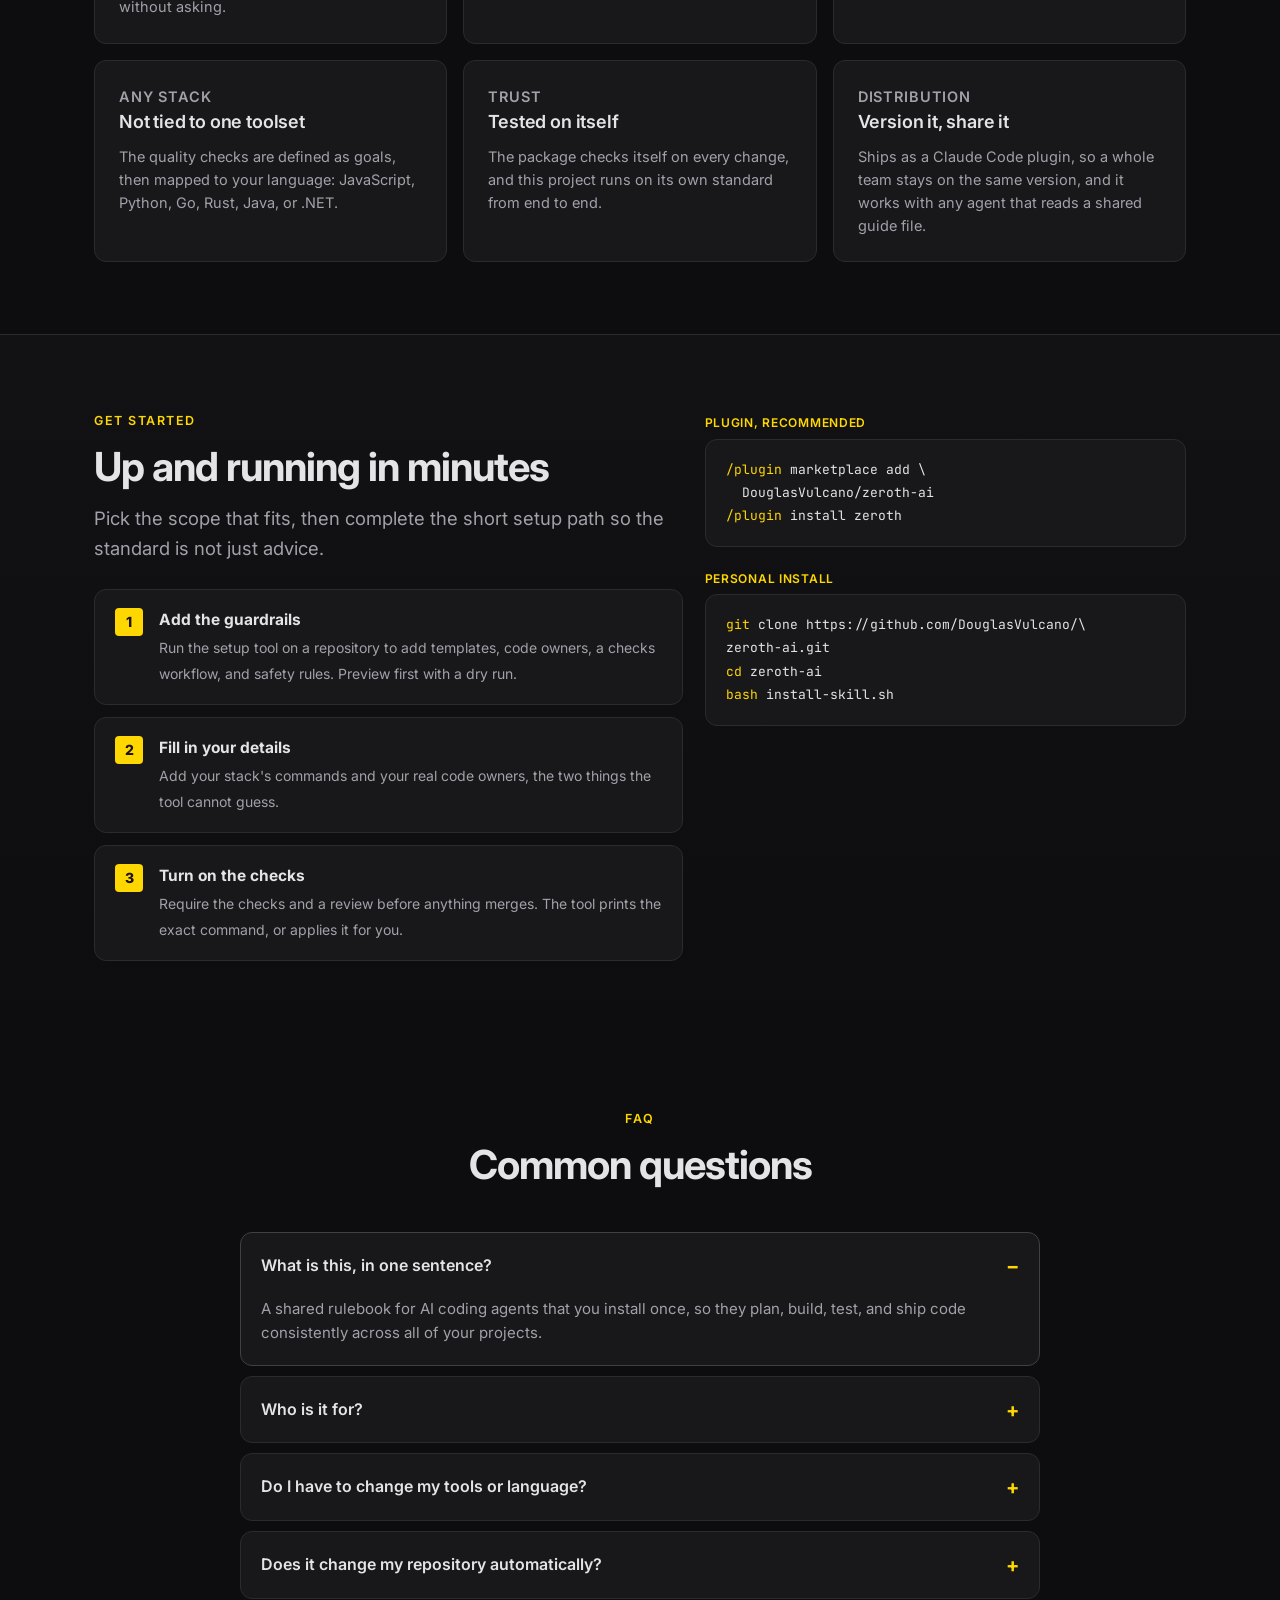
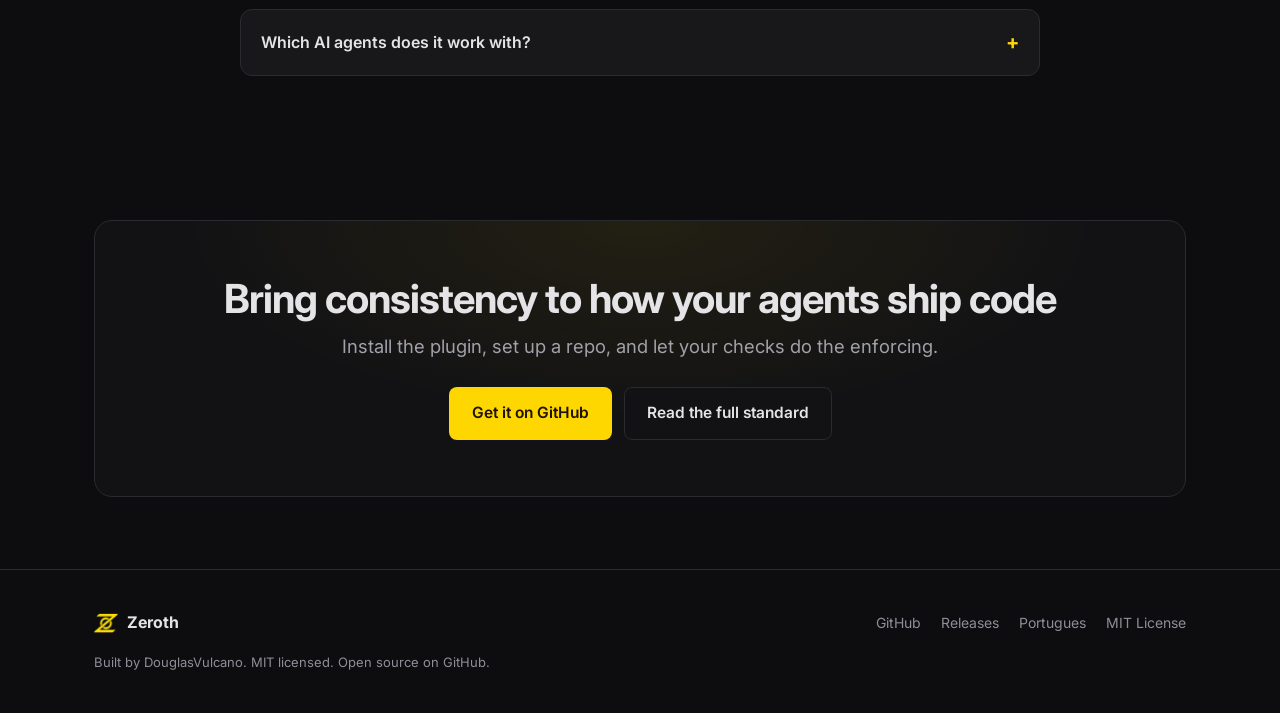
==== commit 0bc5eba2: "docs: add brand assets and finish the 1.6.0 site/README messaging Re-applies the docs layer that did" ====
--- a/docs/pt-br/index.html
+++ b/docs/pt-br/index.html
@@ -10,7 +10,9 @@
 <meta name="keywords" content="padrões de engenharia IA, Claude Code, agentes de IA, padrões de código, governança, AGENTS.md, CI, code review, ferramentas de desenvolvimento, MCP, plugin">
 <meta name="author" content="DouglasVulcano">
 <meta name="robots" content="index, follow, max-image-preview:large">
-<link rel="icon" type="image/svg+xml" href="../favicon.svg">
+<link rel="icon" type="image/x-icon" href="../favicon.ico">
+<link rel="icon" type="image/png" href="../icon.png">
+<link rel="apple-touch-icon" href="../icon.png">
 <meta name="theme-color" content="#0d0d0f">
 <link rel="canonical" href="https://douglasvulcano.github.io/zeroth-ai/pt-br/">
 <link rel="alternate" hreflang="en" href="https://douglasvulcano.github.io/zeroth-ai/">
@@ -21,13 +23,13 @@
 <meta property="og:title" content="Zeroth">
 <meta property="og:description" content="Um guia compartilhado para agentes de IA. Instale uma vez e eles planejam, constroem, testam e entregam código do mesmo jeito em todo projeto.">
 <meta property="og:url" content="https://douglasvulcano.github.io/zeroth-ai/pt-br/">
-<meta property="og:image" content="https://douglasvulcano.github.io/zeroth-ai/logo.svg">
+<meta property="og:image" content="https://douglasvulcano.github.io/zeroth-ai/icon.png">
 <meta property="og:locale" content="pt_BR">
 <meta property="og:locale:alternate" content="en_US">
 <meta name="twitter:card" content="summary">
 <meta name="twitter:title" content="Zeroth">
 <meta name="twitter:description" content="Um guia compartilhado para agentes de IA. Instale uma vez, entregue com consistência em todo projeto.">
-<meta name="twitter:image" content="https://douglasvulcano.github.io/zeroth-ai/logo.svg">
+<meta name="twitter:image" content="https://douglasvulcano.github.io/zeroth-ai/icon.png">
 <link rel="preconnect" href="https://fonts.googleapis.com">
 <link rel="preconnect" href="https://fonts.gstatic.com" crossorigin>
 <link href="https://fonts.googleapis.com/css2?family=Inter:wght@400;500;600;700;800&family=JetBrains+Mono:wght@400;500;600&display=swap" rel="stylesheet">
@@ -49,7 +51,7 @@
 
 <header class="nav">
   <div class="wrap nav-in">
-    <a class="brand" href="#top" aria-label="Zeroth inicio"><svg viewBox="0 0 128 128" aria-hidden="true"><defs><linearGradient id="lg" x1="40" y1="34" x2="88" y2="94" gradientUnits="userSpaceOnUse"><stop stop-color="#ffe353"/><stop offset=".55" stop-color="#ffd700"/><stop offset="1" stop-color="#e6c200"/></linearGradient></defs><rect x="4" y="4" width="120" height="120" rx="27" fill="#141417"/><rect x="5" y="5" width="118" height="118" rx="26" fill="none" stroke="#3f3f46" stroke-width="1.5"/><g stroke="url(#lg)" fill="none" stroke-linecap="round" stroke-linejoin="round"><path d="M50 36 H38 a6 6 0 0 0 -6 6 V86 a6 6 0 0 0 6 6 H50" stroke-width="7" opacity=".9"/><path d="M78 36 H90 a6 6 0 0 1 6 6 V86 a6 6 0 0 1 -6 6 H78" stroke-width="7" opacity=".9"/><path d="M45 65 L59 79 L85 47" stroke-width="10"/></g></svg><span>Zeroth</span></a>
+    <a class="brand" href="#top" aria-label="Zeroth inicio"><img src="../icon.png" alt="" width="28" height="28"><span>Zeroth</span></a>
     <nav class="nav-links">
       <a class="link" href="#pillars">O que cobre</a>
       <a class="link" href="#features">Por que funciona</a>
@@ -64,6 +66,8 @@
 <main id="top">
   <section class="hero">
     <div class="wrap hero-in">
+      <img class="hero-logo dark" src="../logo.png" alt="Zeroth" width="380">
+      <img class="hero-logo light" src="../icon.png" alt="Zeroth" width="120">
       <span class="tag"><span class="dot"></span> <b>v1.6.0</b> · Funciona com o Claude Code</span>
       <h1>Um padrão que seus agentes de IA <span class="g">realmente seguem</span>.</h1>
       <p class="lede">Um guia único que você instala uma vez, para que todo agente planeje, escreva, teste e entregue código do mesmo jeito. Seu CI e suas regras de revisão fazem o padrão valer.</p>
@@ -184,7 +188,7 @@
 
 <footer>
   <div class="wrap foot-in">
-    <div class="foot-brand"><svg viewBox="0 0 128 128" aria-hidden="true"><defs><linearGradient id="fg" x1="40" y1="34" x2="88" y2="94" gradientUnits="userSpaceOnUse"><stop stop-color="#ffe353"/><stop offset=".55" stop-color="#ffd700"/><stop offset="1" stop-color="#e6c200"/></linearGradient></defs><rect x="4" y="4" width="120" height="120" rx="27" fill="#141417"/><rect x="5" y="5" width="118" height="118" rx="26" fill="none" stroke="#3f3f46" stroke-width="1.5"/><g stroke="url(#fg)" fill="none" stroke-linecap="round" stroke-linejoin="round"><path d="M50 36 H38 a6 6 0 0 0 -6 6 V86 a6 6 0 0 0 6 6 H50" stroke-width="7" opacity=".9"/><path d="M78 36 H90 a6 6 0 0 1 6 6 V86 a6 6 0 0 1 -6 6 H78" stroke-width="7" opacity=".9"/><path d="M45 65 L59 79 L85 47" stroke-width="10"/></g></svg><span>Zeroth</span></div>
+    <div class="foot-brand"><img src="../icon.png" alt="" width="24" height="24"><span>Zeroth</span></div>
     <nav class="foot-links">
       <a href="https://github.com/DouglasVulcano/zeroth-ai" target="_blank" rel="noopener">GitHub</a>
       <a href="https://github.com/DouglasVulcano/zeroth-ai/releases" target="_blank" rel="noopener">Releases</a>
--- a/docs/style.css
+++ b/docs/style.css
@@ -27,7 +27,7 @@
 header.nav{position:sticky;top:0;z-index:60;background:color-mix(in srgb,var(--s0) 78%,transparent);backdrop-filter:saturate(160%) blur(14px);border-bottom:1px solid var(--stroke)}
 .nav-in{display:flex;align-items:center;gap:14px;height:60px}
 .brand{display:flex;align-items:center;gap:10px;font-weight:700;font-size:15px;letter-spacing:-.01em}
-.brand svg{width:28px;height:28px}
+.brand svg,.brand img{width:28px;height:28px}
 .nav-links{margin-left:auto;display:flex;gap:20px;align-items:center}
 .nav-links a.link{color:var(--ink2);font-weight:500;font-size:14px}
 .nav-links a.link:hover{color:var(--ink)}
@@ -47,6 +47,11 @@
 .hero::before{content:"";position:absolute;top:-160px;left:50%;transform:translateX(-50%);width:1100px;height:620px;background:radial-gradient(60% 60% at 50% 0,#ffd7002e,#ffd7000d 40%,transparent 70%);pointer-events:none}
 .hero::after{content:"";position:absolute;inset:0;background:radial-gradient(80% 55% at 50% 0,transparent 40%,var(--s0) 78%);pointer-events:none}
 .hero-in{position:relative;z-index:1;max-width:840px;margin:0 auto}
+.hero-logo{margin:0 auto 22px;height:auto}
+.hero-logo.dark{display:block;max-width:min(380px,74vw)}
+.hero-logo.light{display:none;max-width:120px}
+:root[data-theme="light"] .hero-logo.dark{display:none}
+:root[data-theme="light"] .hero-logo.light{display:block}
 .tag{display:inline-flex;align-items:center;gap:8px;font-size:13px;font-weight:500;color:var(--ink2);background:var(--s1);border:1px solid var(--stroke);border-radius:999px;padding:6px 14px;margin-bottom:26px}
 .tag b{color:var(--acc-text);font-weight:700}
 .dot{width:6px;height:6px;border-radius:50%;background:var(--gold);box-shadow:0 0 10px var(--gold)}
@@ -98,7 +103,7 @@
 footer{border-top:1px solid var(--stroke);padding:40px 0;color:var(--muted);background:var(--s0)}
 .foot-in{display:flex;flex-wrap:wrap;gap:18px;align-items:center;justify-content:space-between}
 .foot-brand{display:flex;align-items:center;gap:9px;font-weight:700;color:var(--ink)}
-.foot-brand svg{width:24px;height:24px}
+.foot-brand svg,.foot-brand img{width:24px;height:24px}
 .foot-links{display:flex;gap:20px;flex-wrap:wrap}
 .foot-links a{color:var(--muted);font-size:14px} .foot-links a:hover{color:var(--ink)}
 @media (prefers-reduced-motion:reduce){
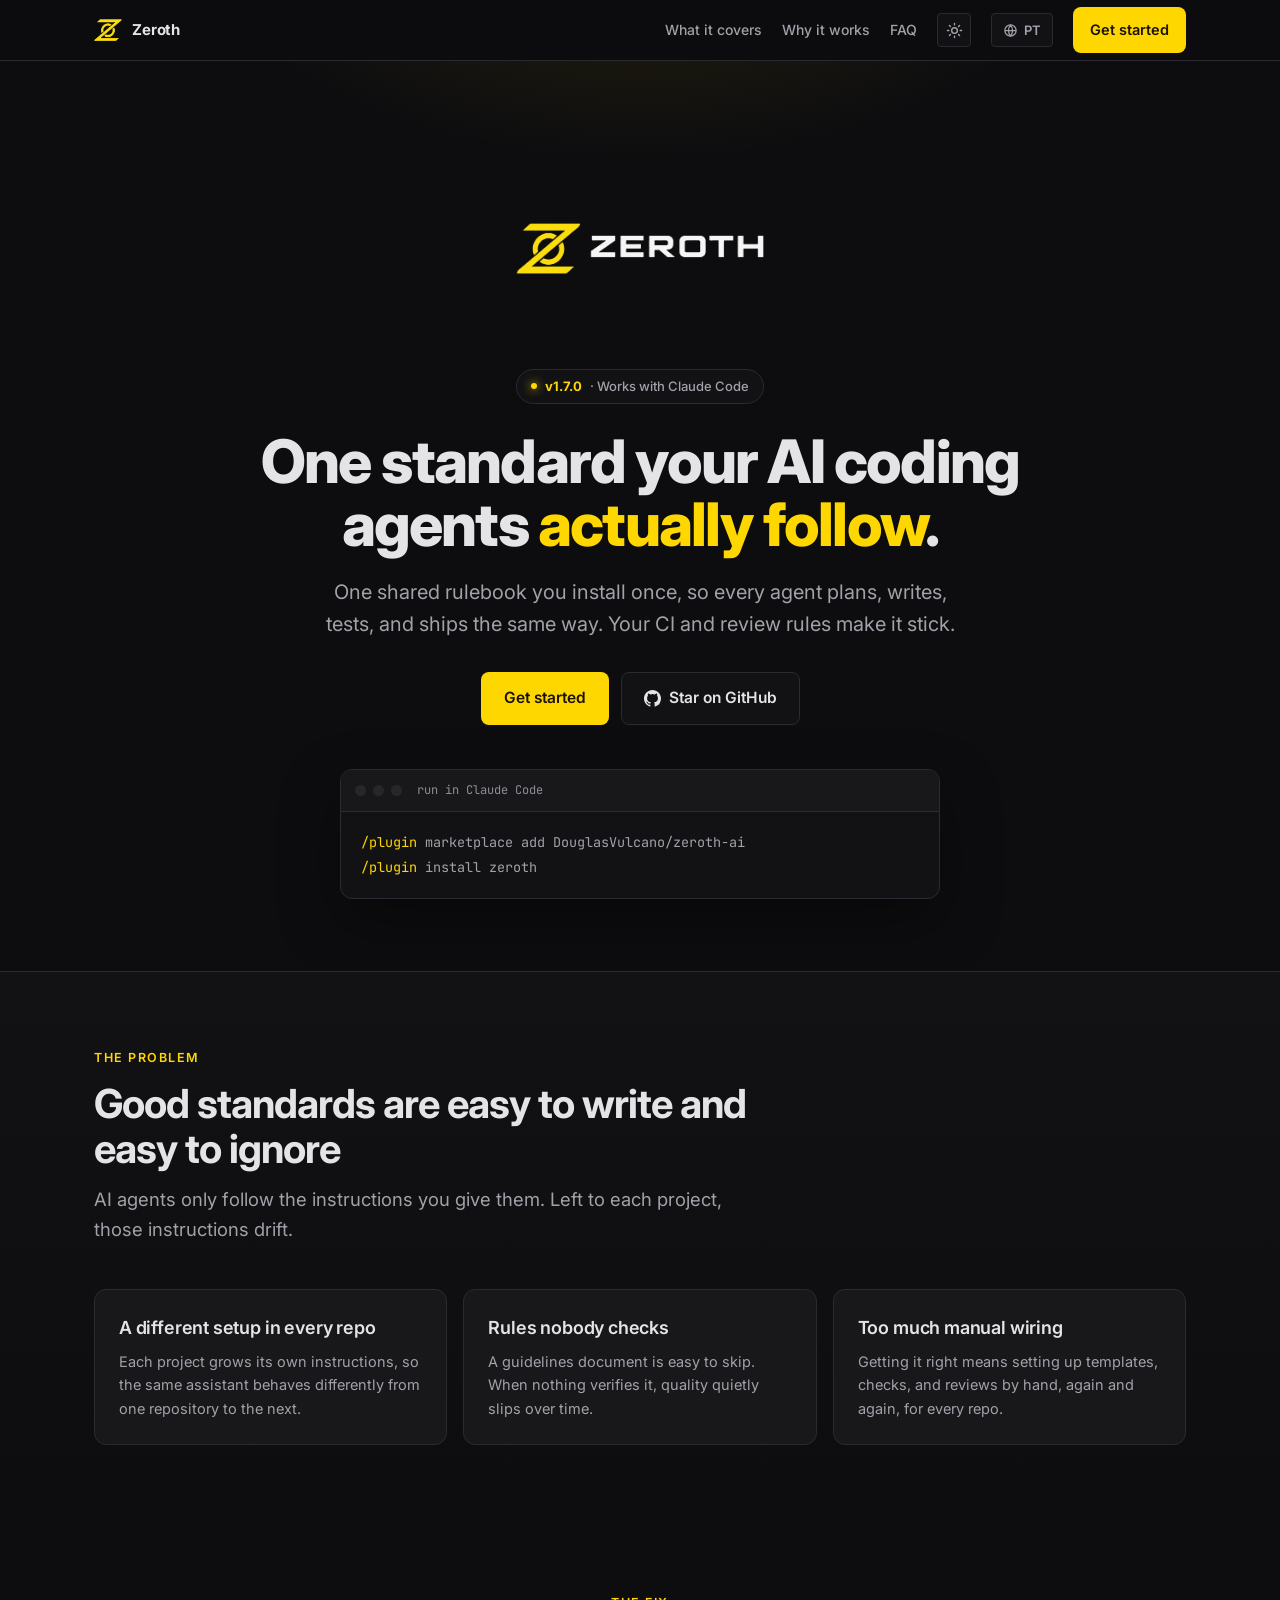
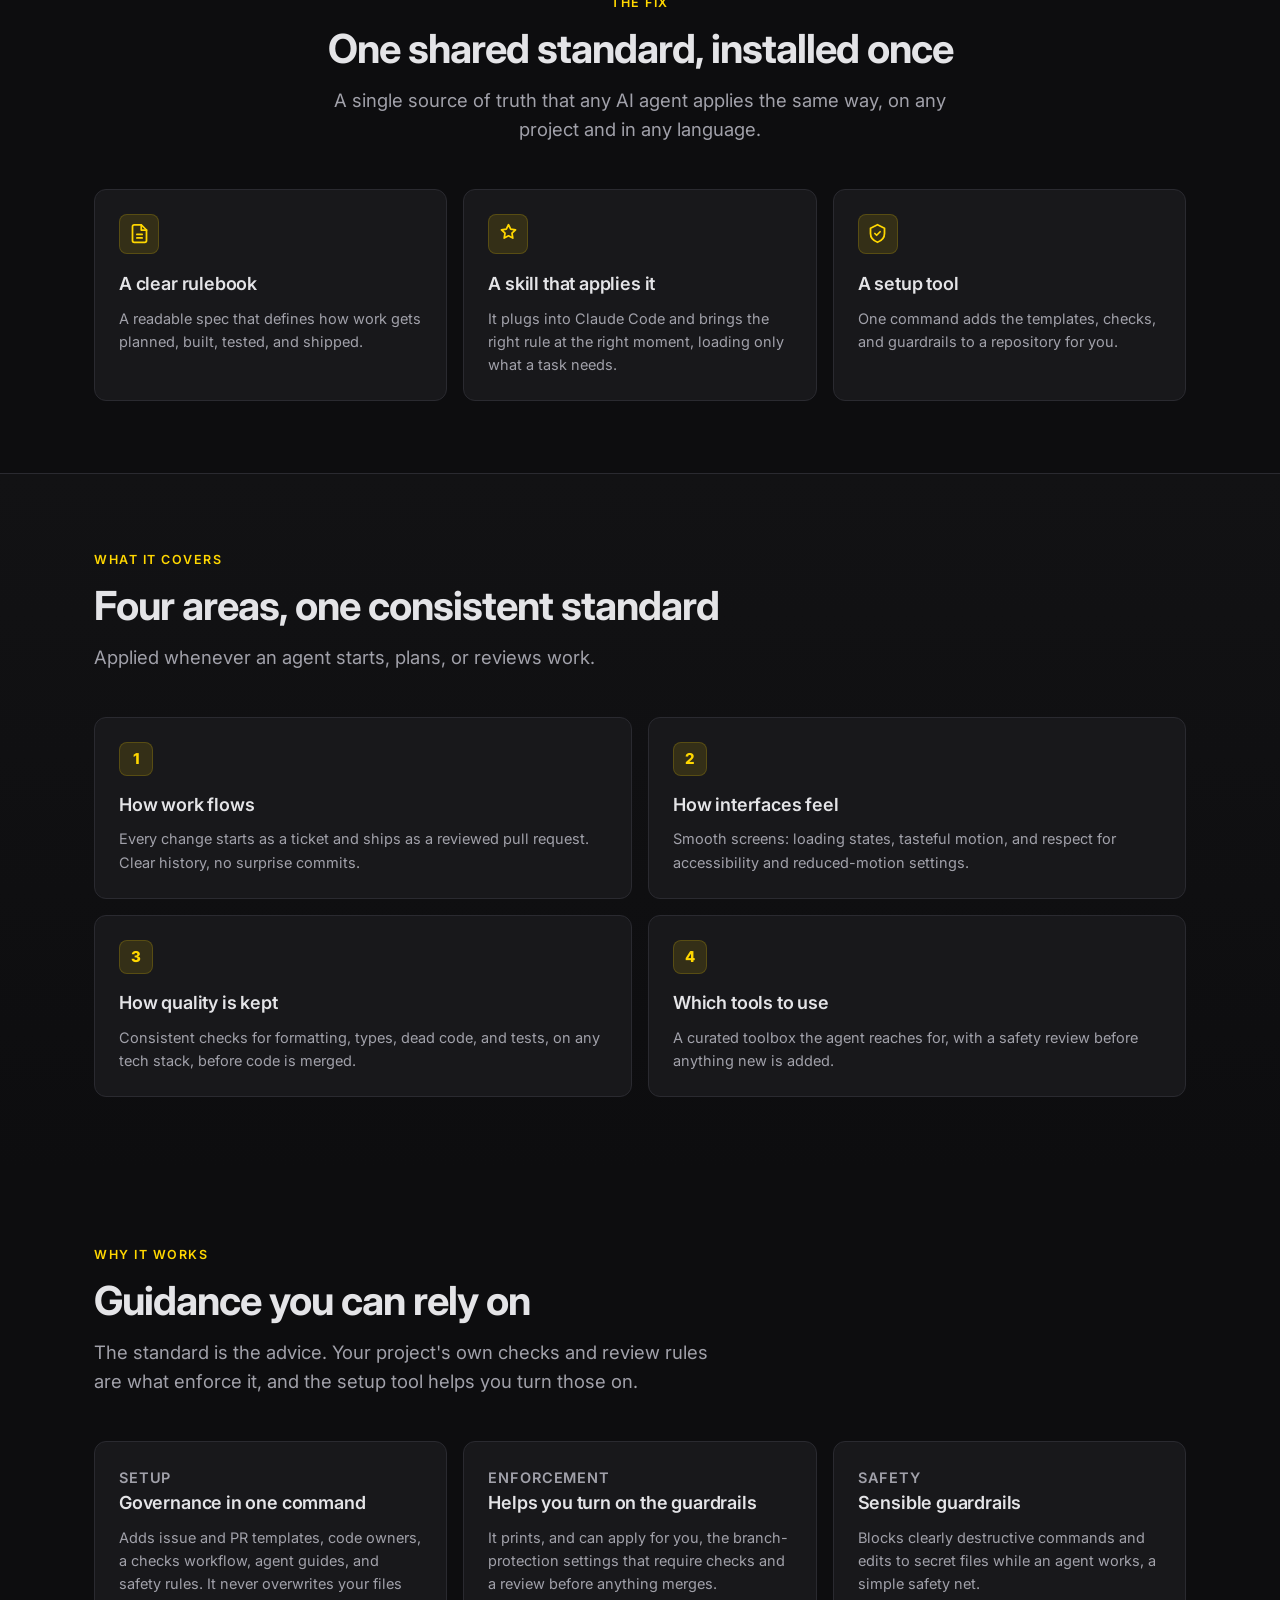
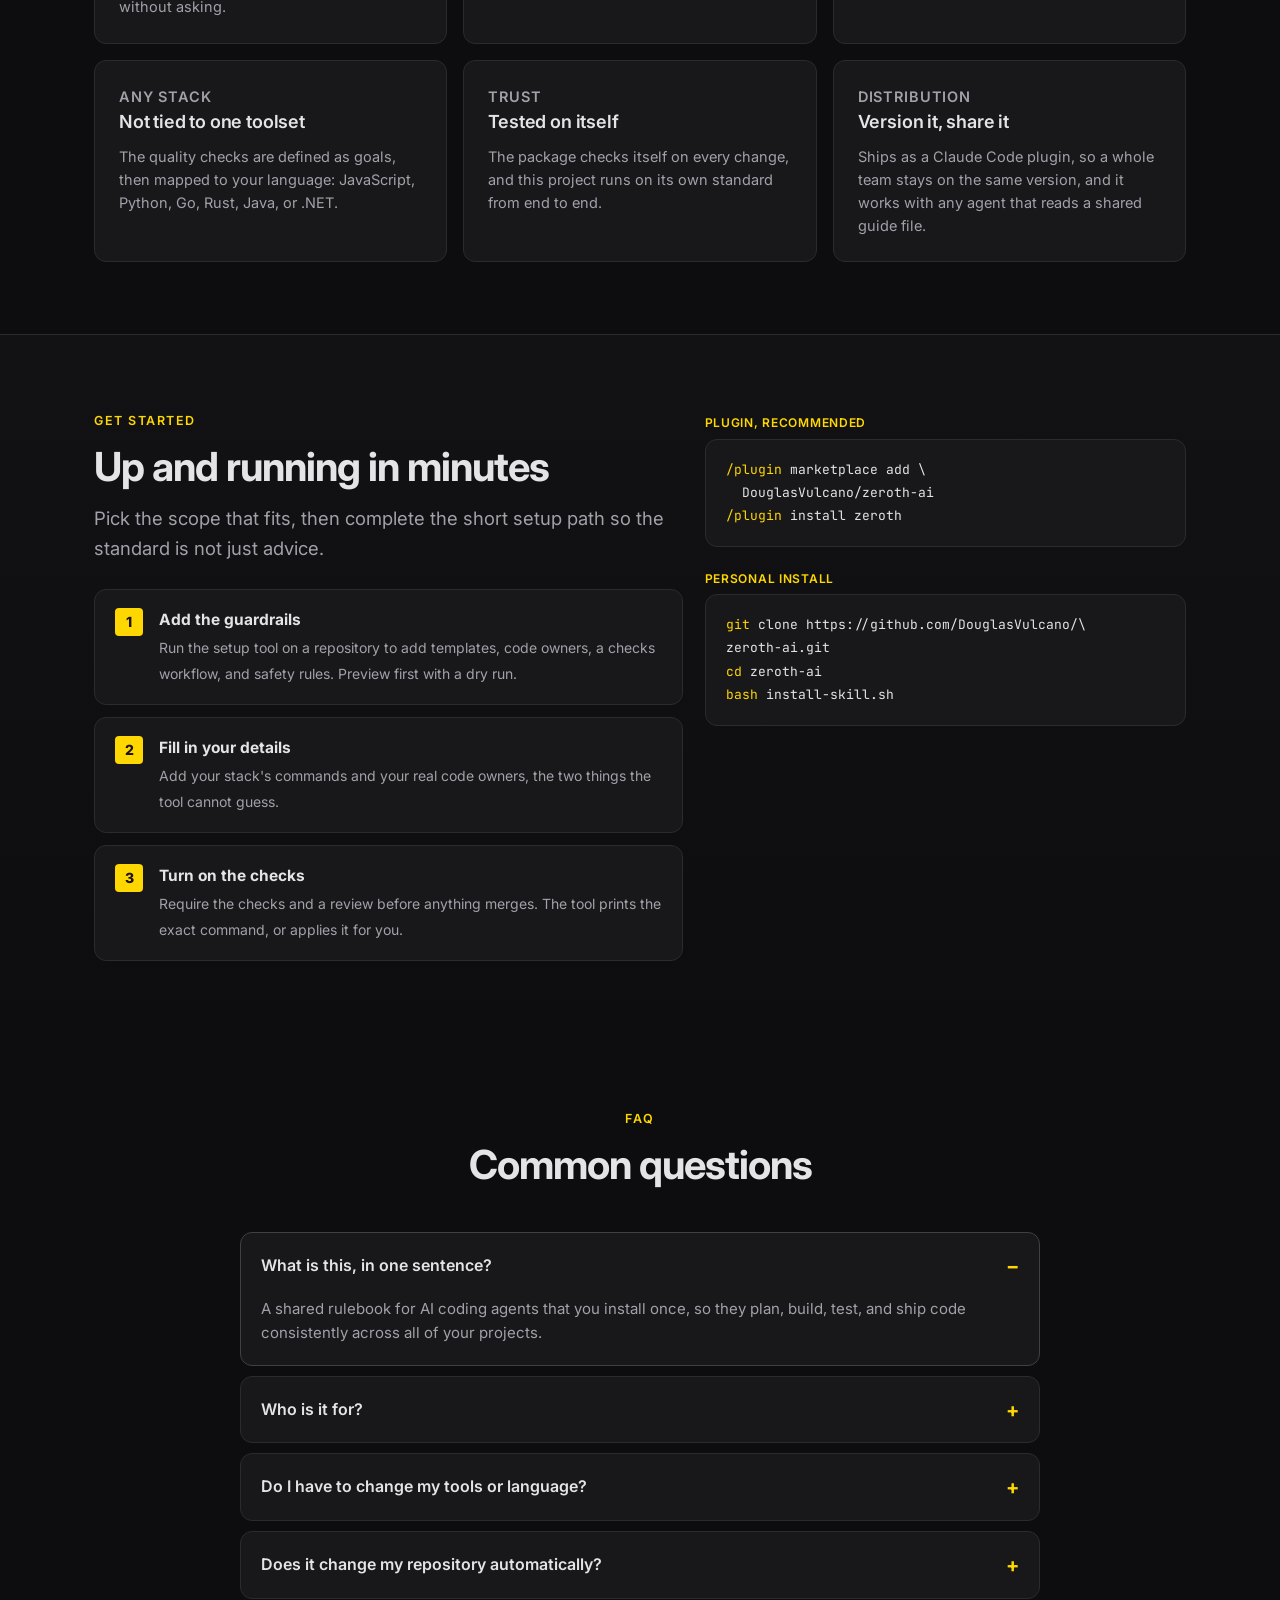
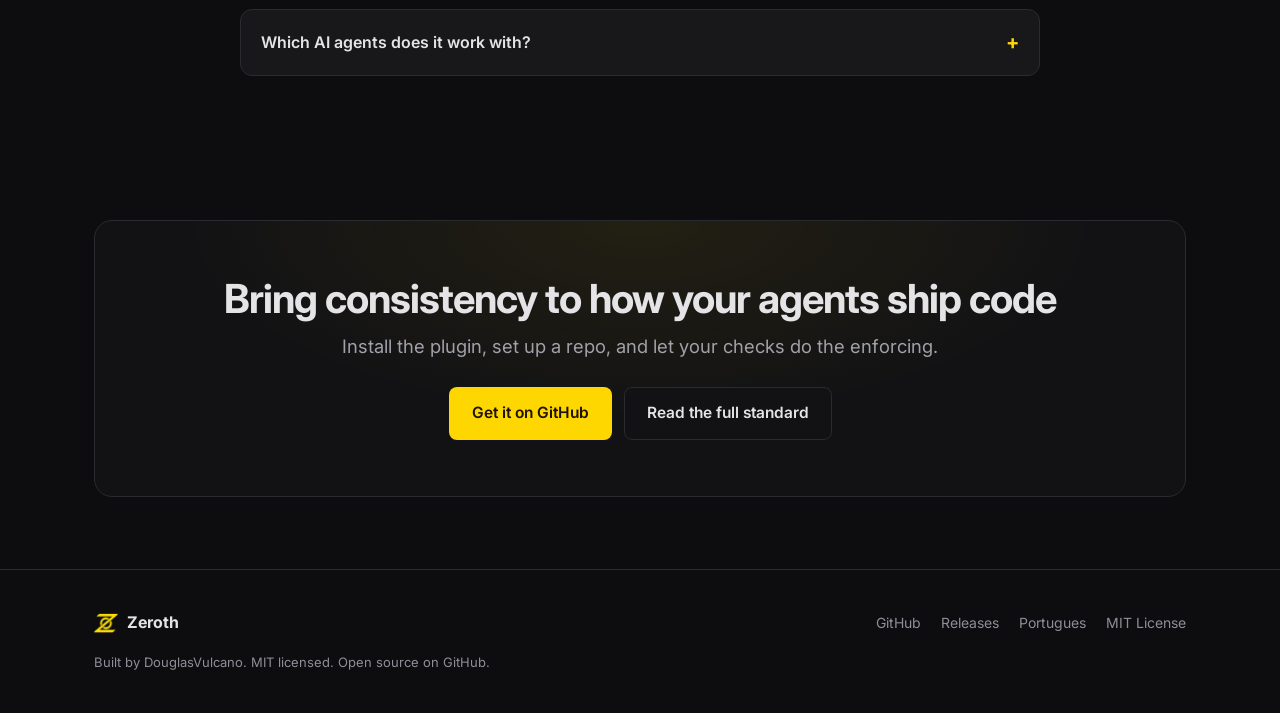
==== commit 5b89dc9b: "fix(site): pull the version badge from the GitHub Releases API The hero badge was hardcoded to v1.6." ====
--- a/docs/pt-br/index.html
+++ b/docs/pt-br/index.html
@@ -33,9 +33,9 @@
 <link rel="preconnect" href="https://fonts.googleapis.com">
 <link rel="preconnect" href="https://fonts.gstatic.com" crossorigin>
 <link href="https://fonts.googleapis.com/css2?family=Inter:wght@400;500;600;700;800&family=JetBrains+Mono:wght@400;500;600&display=swap" rel="stylesheet">
-<link rel="stylesheet" href="../style.css">
+<link rel="stylesheet" href="../style.css?v=2">
 <script type="application/ld+json">
-{"@context":"https://schema.org","@type":"SoftwareApplication","name":"Zeroth","applicationCategory":"DeveloperApplication","operatingSystem":"Cross-platform","description":"Um padrão de engenharia compartilhado para agentes de IA como o Claude Code. Instale uma vez e seus agentes planejam, escrevem, testam e entregam código do mesmo jeito em todo projeto.","url":"https://douglasvulcano.github.io/zeroth-ai/pt-br/","codeRepository":"https://github.com/DouglasVulcano/zeroth-ai","softwareVersion":"1.6.0","inLanguage":["pt-BR","en"],"license":"https://opensource.org/licenses/MIT","author":{"@type":"Person","name":"DouglasVulcano"},"offers":{"@type":"Offer","price":"0","priceCurrency":"BRL"}}
+{"@context":"https://schema.org","@type":"SoftwareApplication","name":"Zeroth","applicationCategory":"DeveloperApplication","operatingSystem":"Cross-platform","description":"Um padrão de engenharia compartilhado para agentes de IA como o Claude Code. Instale uma vez e seus agentes planejam, escrevem, testam e entregam código do mesmo jeito em todo projeto.","url":"https://douglasvulcano.github.io/zeroth-ai/pt-br/","codeRepository":"https://github.com/DouglasVulcano/zeroth-ai","softwareVersion":"1.7.0","inLanguage":["pt-BR","en"],"license":"https://opensource.org/licenses/MIT","author":{"@type":"Person","name":"DouglasVulcano"},"offers":{"@type":"Offer","price":"0","priceCurrency":"BRL"}}
 </script>
 <script type="application/ld+json">
 {"@context":"https://schema.org","@type":"FAQPage","mainEntity":[
@@ -66,9 +66,8 @@
 <main id="top">
   <section class="hero">
     <div class="wrap hero-in">
-      <img class="hero-logo dark" src="../logo.png" alt="Zeroth" width="380">
-      <img class="hero-logo light" src="../icon.png" alt="Zeroth" width="120">
-      <span class="tag"><span class="dot"></span> <b>v1.6.0</b> · Funciona com o Claude Code</span>
+      <img class="hero-logo" src="../logo.png" alt="Zeroth" width="380">
+      <span class="tag"><span class="dot"></span> <b id="ver">v1.7.0</b> · Funciona com o Claude Code</span>
       <h1>Um padrão que seus agentes de IA <span class="g">realmente seguem</span>.</h1>
       <p class="lede">Um guia único que você instala uma vez, para que todo agente planeje, escreva, teste e entregue código do mesmo jeito. Seu CI e suas regras de revisão fazem o padrão valer.</p>
       <div class="cta">
@@ -200,5 +199,6 @@
 </footer>
 
 <script>function toggleTheme(){var el=document.documentElement,cur=el.getAttribute('data-theme')==='light'?'light':'dark',next=cur==='light'?'dark':'light';el.setAttribute('data-theme',next);try{localStorage.setItem('aes-theme',next);}catch(e){}}</script>
+<script>(function(){var el=document.getElementById('ver');if(!el||!window.fetch)return;fetch('https://api.github.com/repos/DouglasVulcano/zeroth-ai/releases/latest',{headers:{Accept:'application/vnd.github+json'}}).then(function(r){return r.ok?r.json():null;}).then(function(d){if(d&&d.tag_name){el.textContent=/^v/i.test(d.tag_name)?d.tag_name:'v'+d.tag_name;}}).catch(function(){});})();</script>
 </body>
 </html>
--- a/docs/style.css
+++ b/docs/style.css
@@ -47,11 +47,8 @@
 .hero::before{content:"";position:absolute;top:-160px;left:50%;transform:translateX(-50%);width:1100px;height:620px;background:radial-gradient(60% 60% at 50% 0,#ffd7002e,#ffd7000d 40%,transparent 70%);pointer-events:none}
 .hero::after{content:"";position:absolute;inset:0;background:radial-gradient(80% 55% at 50% 0,transparent 40%,var(--s0) 78%);pointer-events:none}
 .hero-in{position:relative;z-index:1;max-width:840px;margin:0 auto}
-.hero-logo{margin:0 auto 22px;height:auto}
-.hero-logo.dark{display:block;max-width:min(380px,74vw)}
-.hero-logo.light{display:none;max-width:120px}
-:root[data-theme="light"] .hero-logo.dark{display:none}
-:root[data-theme="light"] .hero-logo.light{display:block}
+.hero-logo{display:block;margin:0 auto 22px;height:auto;max-width:min(380px,74vw)}
+:root[data-theme="light"] .hero-logo{display:none}
 .tag{display:inline-flex;align-items:center;gap:8px;font-size:13px;font-weight:500;color:var(--ink2);background:var(--s1);border:1px solid var(--stroke);border-radius:999px;padding:6px 14px;margin-bottom:26px}
 .tag b{color:var(--acc-text);font-weight:700}
 .dot{width:6px;height:6px;border-radius:50%;background:var(--gold);box-shadow:0 0 10px var(--gold)}
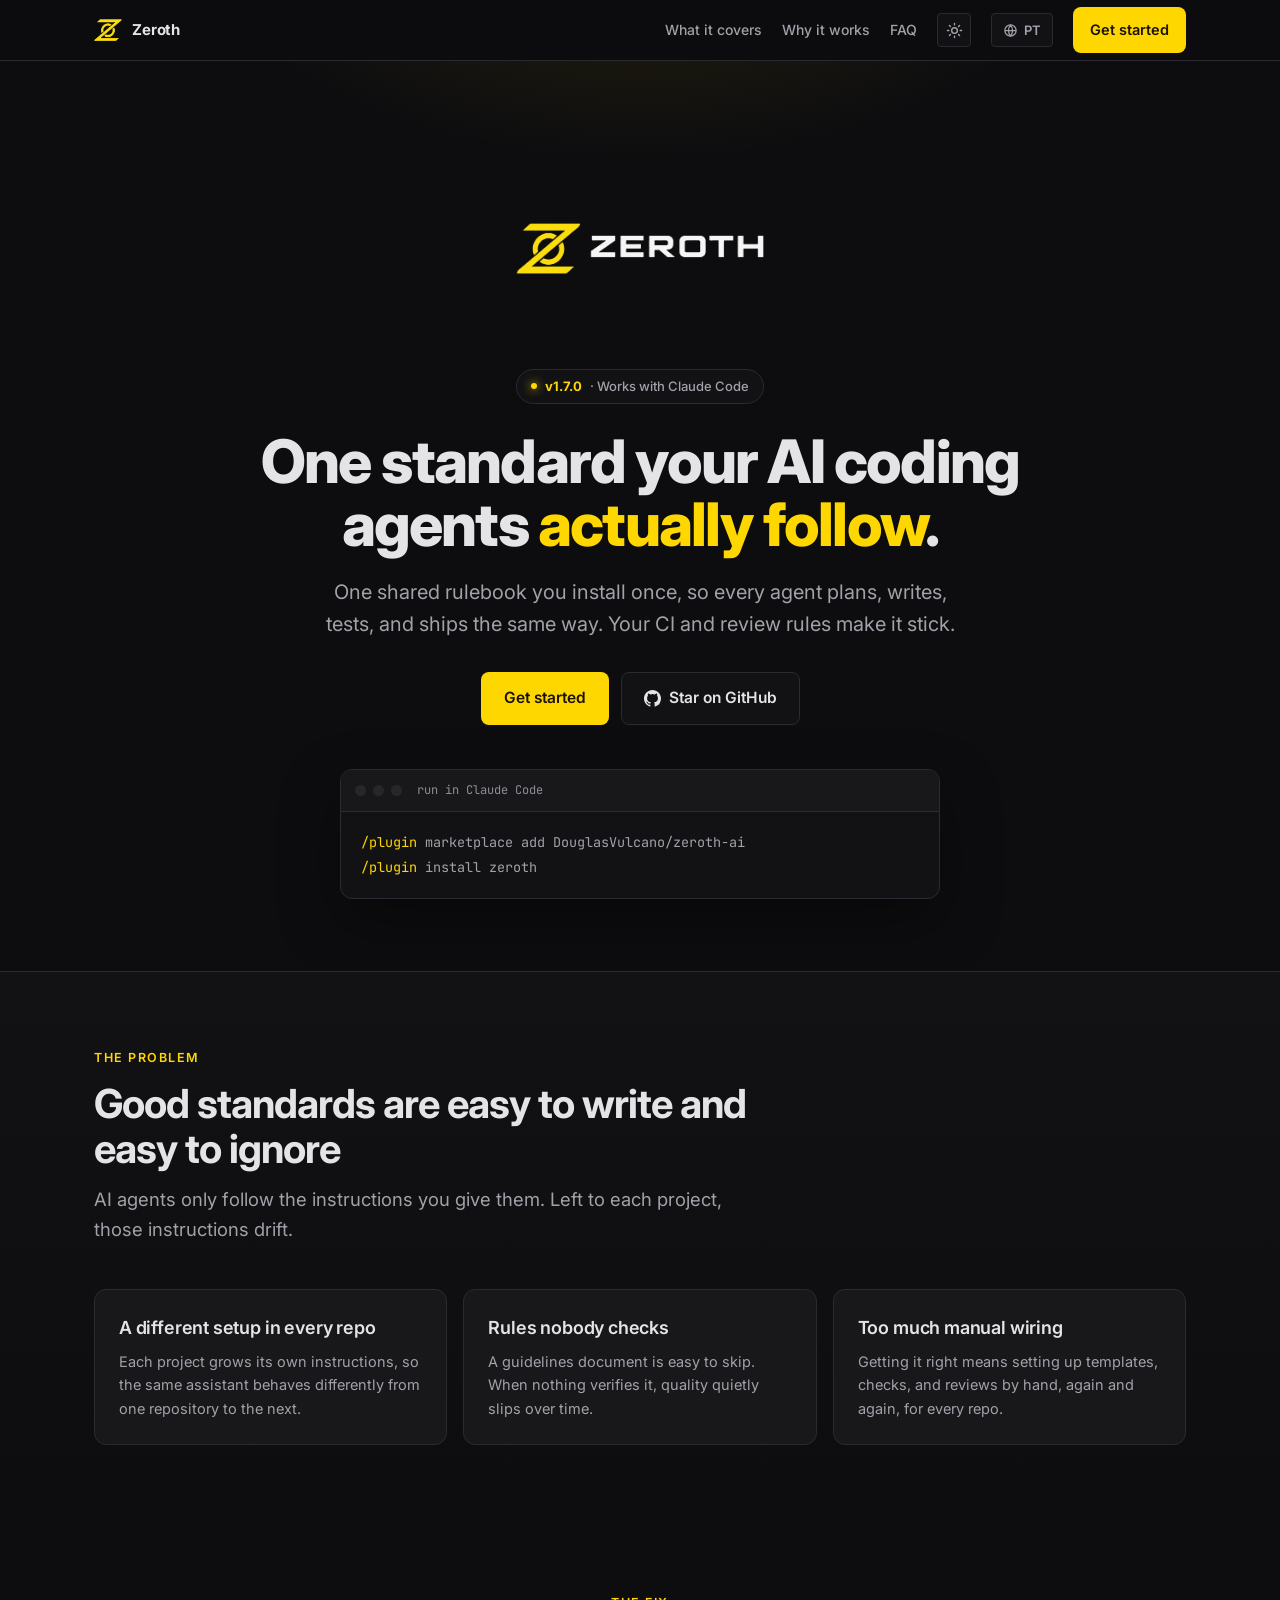
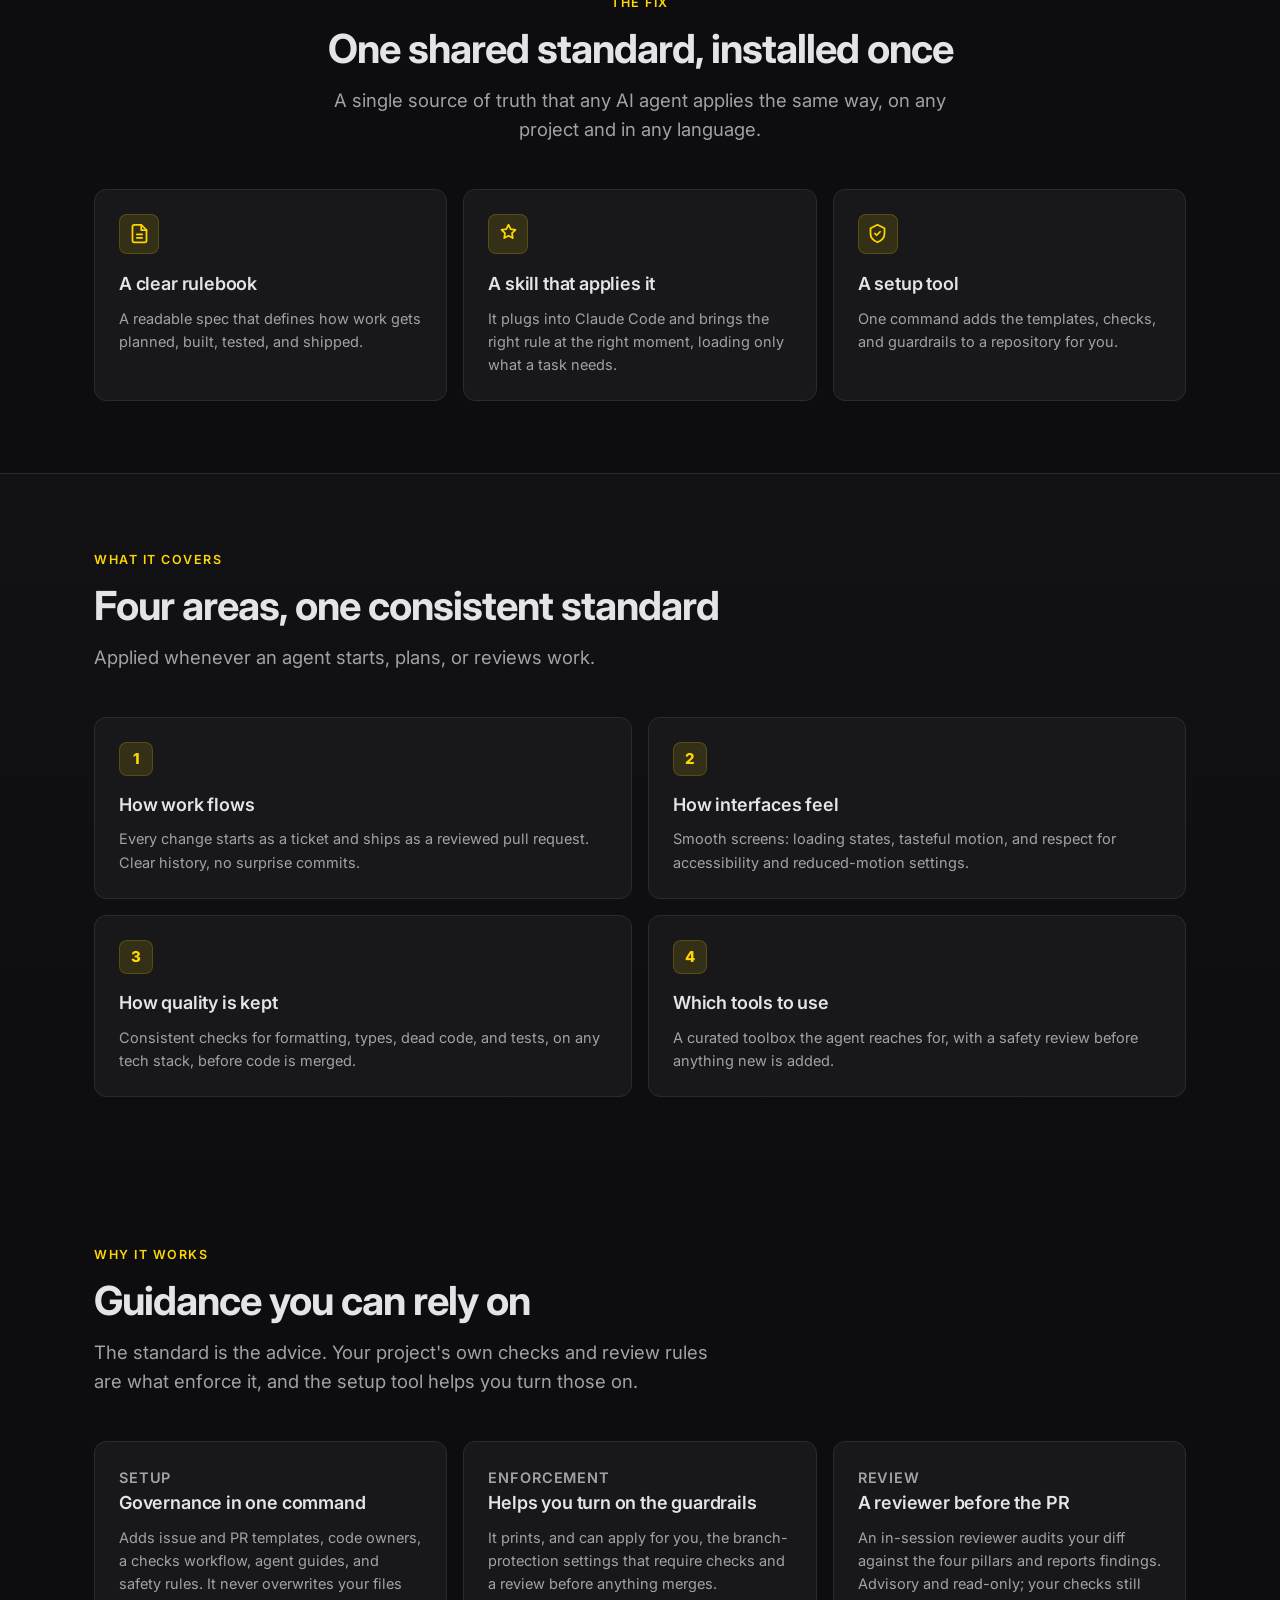
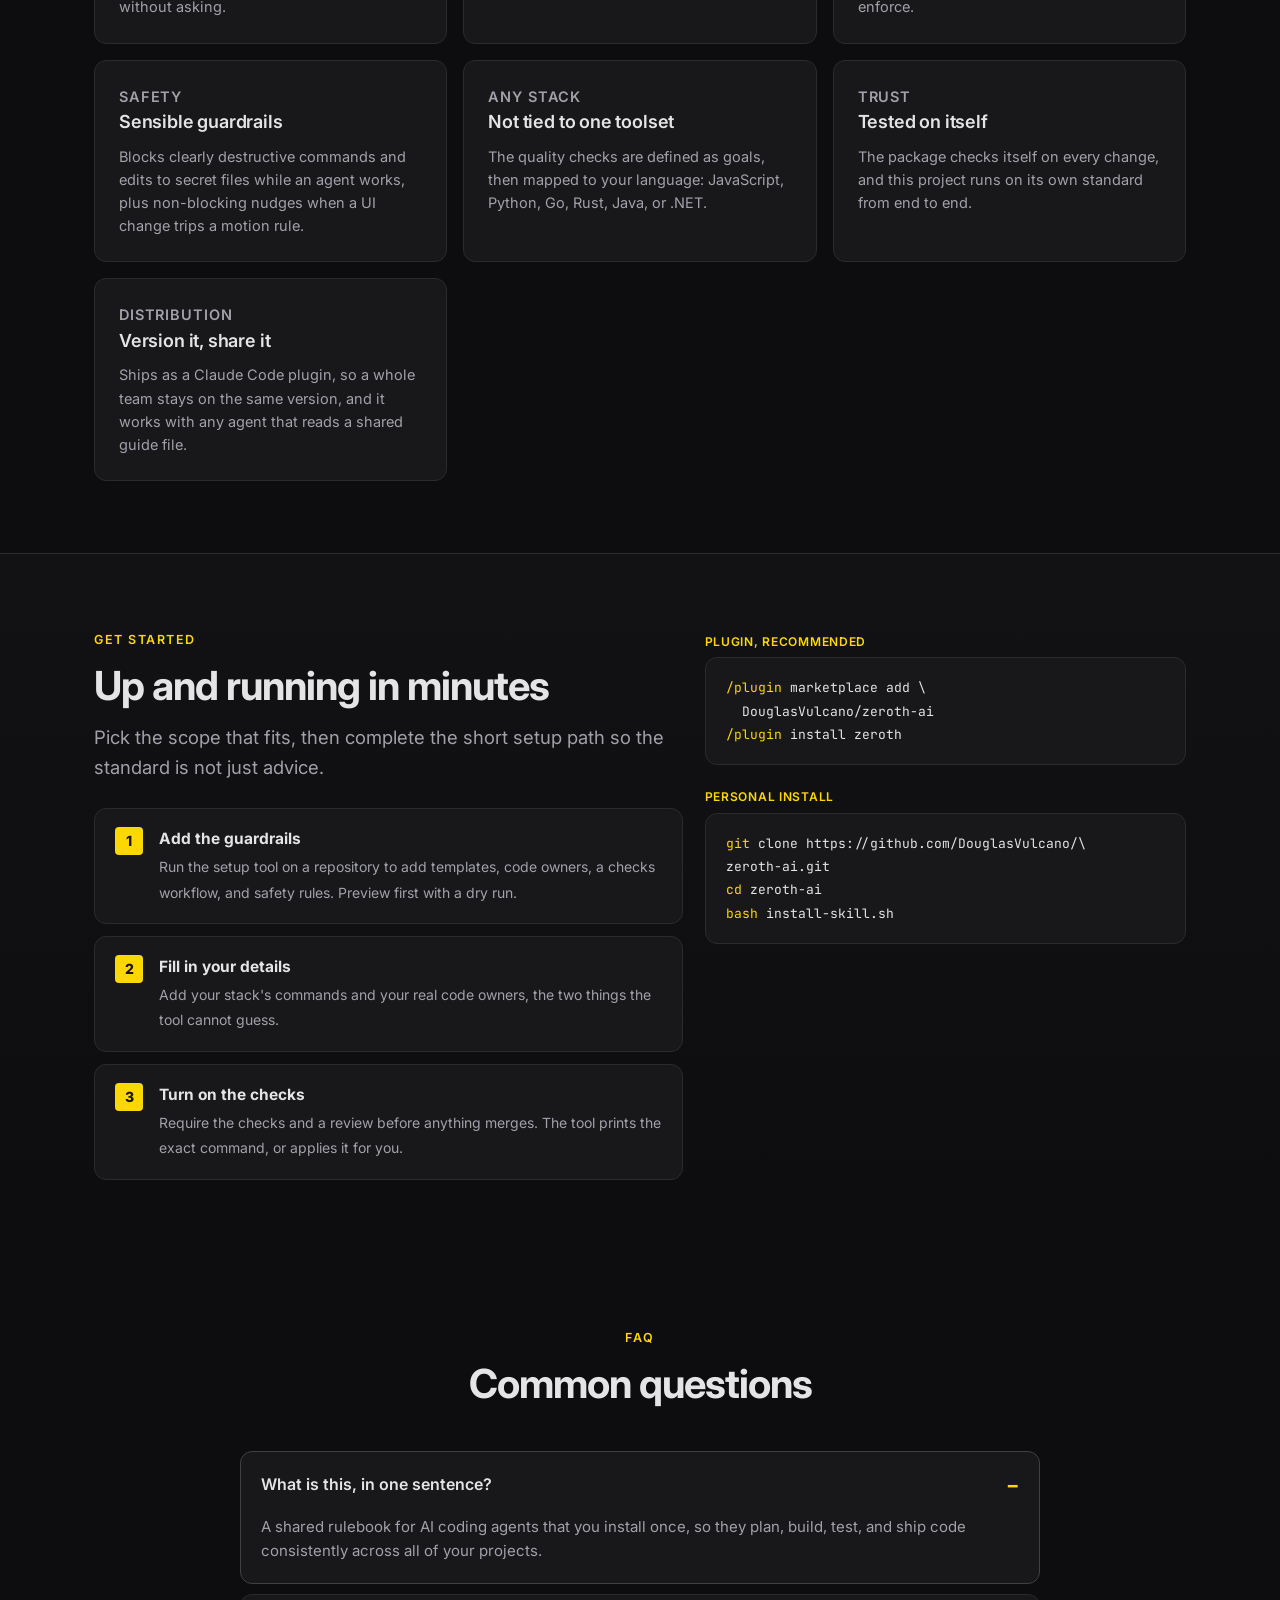
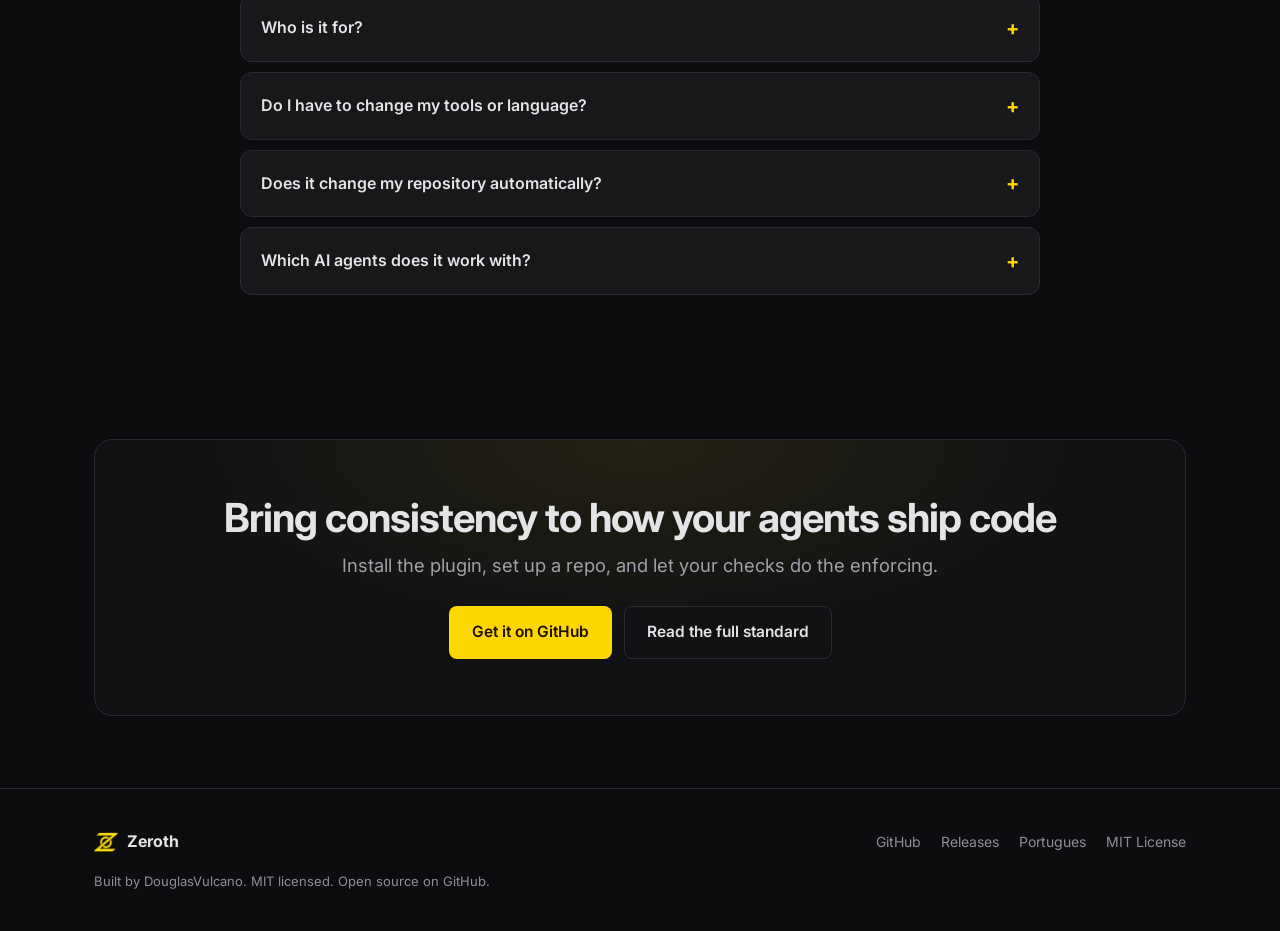
==== commit d62323c8: "docs: document the reviewer, /zeroth-review, and the advisory hooks Docs-only pass covering the slic" ====
--- a/docs/pt-br/index.html
+++ b/docs/pt-br/index.html
@@ -35,7 +35,7 @@
 <link href="https://fonts.googleapis.com/css2?family=Inter:wght@400;500;600;700;800&family=JetBrains+Mono:wght@400;500;600&display=swap" rel="stylesheet">
 <link rel="stylesheet" href="../style.css?v=2">
 <script type="application/ld+json">
-{"@context":"https://schema.org","@type":"SoftwareApplication","name":"Zeroth","applicationCategory":"DeveloperApplication","operatingSystem":"Cross-platform","description":"Um padrão de engenharia compartilhado para agentes de IA como o Claude Code. Instale uma vez e seus agentes planejam, escrevem, testam e entregam código do mesmo jeito em todo projeto.","url":"https://douglasvulcano.github.io/zeroth-ai/pt-br/","codeRepository":"https://github.com/DouglasVulcano/zeroth-ai","softwareVersion":"1.7.0","inLanguage":["pt-BR","en"],"license":"https://opensource.org/licenses/MIT","author":{"@type":"Person","name":"DouglasVulcano"},"offers":{"@type":"Offer","price":"0","priceCurrency":"BRL"}}
+{"@context":"https://schema.org","@type":"SoftwareApplication","name":"Zeroth","applicationCategory":"DeveloperApplication","operatingSystem":"Cross-platform","description":"Um padrão de engenharia compartilhado para agentes de IA como o Claude Code. Instale uma vez e seus agentes planejam, escrevem, testam e entregam código do mesmo jeito em todo projeto.","url":"https://douglasvulcano.github.io/zeroth-ai/pt-br/","codeRepository":"https://github.com/DouglasVulcano/zeroth-ai","softwareVersion":"1.9.0","inLanguage":["pt-BR","en"],"license":"https://opensource.org/licenses/MIT","author":{"@type":"Person","name":"DouglasVulcano"},"offers":{"@type":"Offer","price":"0","priceCurrency":"BRL"}}
 </script>
 <script type="application/ld+json">
 {"@context":"https://schema.org","@type":"FAQPage","mainEntity":[
@@ -122,7 +122,8 @@
       <div class="grid g3">
         <div class="card"><p class="kicker">Setup</p><h3>Governança em um comando</h3><p>Adiciona templates de issue e PR, code owners, um workflow de checagem, guias para o agente e regras de segurança. Nunca sobrescreve seus arquivos sem perguntar.</p></div>
         <div class="card"><p class="kicker">Garantia</p><h3>Ajuda a ativar as proteções</h3><p>Ele imprime, e pode aplicar pra você, as proteções de branch que exigem checagem e revisão antes de qualquer merge.</p></div>
-        <div class="card"><p class="kicker">Segurança</p><h3>Proteções sensatas</h3><p>Bloqueia comandos claramente destrutivos e edições em arquivos de segredo enquanto o agente trabalha, uma rede de segurança simples.</p></div>
+        <div class="card"><p class="kicker">Revisão</p><h3>Um revisor antes do PR</h3><p>Um revisor na sessão audita seu diff contra os quatro pilares e reporta os achados. Consultivo e somente leitura; suas checagens continuam sendo o que aplica.</p></div>
+        <div class="card"><p class="kicker">Segurança</p><h3>Proteções sensatas</h3><p>Bloqueia comandos claramente destrutivos e edições em arquivos de segredo enquanto o agente trabalha, mais nudges não bloqueantes quando uma mudança de UI fere uma regra de motion.</p></div>
         <div class="card"><p class="kicker">Qualquer stack</p><h3>Sem amarra a uma ferramenta</h3><p>As checagens de qualidade são definidas como metas e mapeadas pra sua linguagem: JavaScript, Python, Go, Rust, Java ou .NET.</p></div>
         <div class="card"><p class="kicker">Confiança</p><h3>Testado em si mesmo</h3><p>O pacote se verifica a cada mudança, e este projeto roda no próprio padrão de ponta a ponta.</p></div>
         <div class="card"><p class="kicker">Distribuição</p><h3>Versione e compartilhe</h3><p>Distribuído como plugin do Claude Code, então o time inteiro fica na mesma versão, e funciona com qualquer agente que leia um arquivo de guia compartilhado.</p></div>
